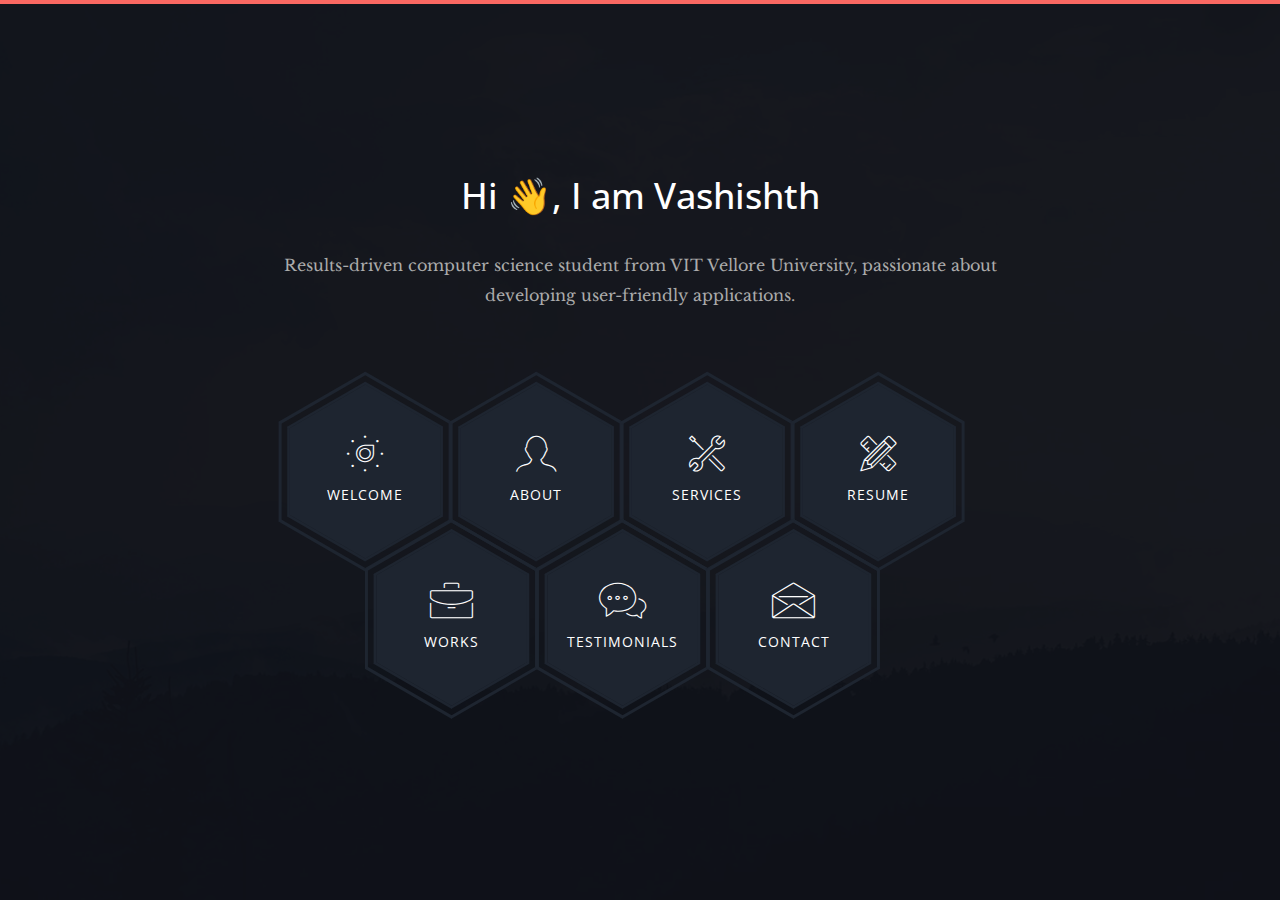
==== index.html @ 18e63f29 "files pushed" ====
<!DOCTYPE html>
<html class="no-js" lang="">
    <head>
        <!-- meta charset -->
        <meta charset="utf-8">
        <!-- site title -->
        <title>Vashishth |  Portfolio</title>
        <!-- meta description -->
        <meta name="description" content="">
        <!-- mobile viwport meta -->
        <meta name="viewport" content="width=device-width, initial-scale=1">
        <!-- favicon -->
        <link rel="icon" href="favicon-32x32.png">
        
        <!-- ================================
        CSS Files
        ================================= -->
        <link href="https://fonts.googleapis.com/css?family=Libre+Baskerville:400,400i|Open+Sans:400,600,700,800" rel="stylesheet">
        <link rel="stylesheet" href="css/themefisher-fonts.min.css">
        <link rel="stylesheet" href="css/owl.carousel.min.css">
        <link rel="stylesheet" href="css/bootstrap.min.css">
        <link rel="stylesheet" href="css/main.css">
        <link rel="stylesheet" href="css/dark.css">
        <link id="color-changer" rel="stylesheet" href="css/colors/red.css">
    </head>

    <body class="dark">

        <div class="preloader">
            <div class="loading-mask"></div>
            <div class="loading-mask"></div>
            <div class="loading-mask"></div>
            <div class="loading-mask"></div>
            <div class="loading-mask"></div>
        </div>

        <main class="site-wrapper">
            <div class="pt-table">
                <div class="pt-tablecell page-home relative" style="background-image: url('img/banner.jpg');">
                    <div class="overlay"></div>

                    <div class="container">
                        <div class="row">
                            <div class="col-xs-12 col-md-offset-1 col-md-10 col-lg-offset-2 col-lg-8">
                                <div class="page-title home text-center">
                                    <h1>Hi 👋, I am Vashishth</h1><br>
                                    <p>Results-driven computer science student from VIT  Vellore University, passionate about developing user-friendly applications.</p>
                                </div>

                                <div class="hexagon-menu clear">
                                    <div class="hexagon-item">
                                        <div class="hex-item">
                                            <div></div>
                                            <div></div>
                                            <div></div>
                                        </div>
                                        <div class="hex-item">
                                            <div></div>
                                            <div></div>
                                            <div></div>
                                        </div>
                                        <a href="welcome.html" class="hex-content">
                                            <span class="hex-content-inner">
                                                <span class="icon">
                                                    <i class="tf-dial"></i>
                                                </span>
                                                <span class="title">Welcome</span>
                                            </span>
                                            <svg viewbox="0 0 173.20508075688772 200" height="200" width="174" version="1.1" xmlns="http://www.w3.org/2000/svg"><path d="M86.60254037844386 0L173.20508075688772 50L173.20508075688772 150L86.60254037844386 200L0 150L0 50Z" fill="#1e2530"></path></svg>
                                        </a>
                                    </div>
                                    <div class="hexagon-item">
                                        <div class="hex-item">
                                            <div></div>
                                            <div></div>
                                            <div></div>
                                        </div>
                                        <div class="hex-item">
                                            <div></div>
                                            <div></div>
                                            <div></div>
                                        </div>
                                        <a href="about.html" class="hex-content">
                                            <span class="hex-content-inner">
                                                <span class="icon">
                                                    <i class="tf-profile-male"></i>
                                                </span>
                                                <span class="title">About</span>
                                            </span>
                                            <svg viewbox="0 0 173.20508075688772 200" height="200" width="174" version="1.1" xmlns="http://www.w3.org/2000/svg"><path d="M86.60254037844386 0L173.20508075688772 50L173.20508075688772 150L86.60254037844386 200L0 150L0 50Z" fill="#1e2530"></path></svg>
                                        </a>
                                    </div>
                                    <div class="hexagon-item">
                                        <div class="hex-item">
                                            <div></div>
                                            <div></div>
                                            <div></div>
                                        </div>
                                        <div class="hex-item">
                                            <div></div>
                                            <div></div>
                                            <div></div>
                                        </div>
                                        <a href="services.html" class="hex-content">
                                            <span class="hex-content-inner">
                                                <span class="icon">
                                                    <i class="tf-tools-2"></i>
                                                </span>
                                                <span class="title">Services</span>
                                            </span>
                                            <svg viewbox="0 0 173.20508075688772 200" height="200" width="174" version="1.1" xmlns="http://www.w3.org/2000/svg"><path d="M86.60254037844386 0L173.20508075688772 50L173.20508075688772 150L86.60254037844386 200L0 150L0 50Z" fill="#1e2530"></path></svg>
                                        </a>    
                                    </div>
                                    <div class="hexagon-item">
                                        <div class="hex-item">
                                            <div></div>
                                            <div></div>
                                            <div></div>
                                        </div>
                                        <div class="hex-item">
                                            <div></div>
                                            <div></div>
                                            <div></div>
                                        </div>
                                        <a href="resume.html" class="hex-content">
                                            <span class="hex-content-inner">
                                                <span class="icon">
                                                    <i class="tf-tools"></i>
                                                </span>
                                                <span class="title">Resume</span>
                                            </span>
                                            <svg viewbox="0 0 173.20508075688772 200" height="200" width="174" version="1.1" xmlns="http://www.w3.org/2000/svg"><path d="M86.60254037844386 0L173.20508075688772 50L173.20508075688772 150L86.60254037844386 200L0 150L0 50Z" fill="#1e2530"></path></svg>
                                        </a>
                                    </div>
                                    <div class="hexagon-item">
                                        <div class="hex-item">
                                            <div></div>
                                            <div></div>
                                            <div></div>
                                        </div>
                                        <div class="hex-item">
                                            <div></div>
                                            <div></div>
                                            <div></div>
                                        </div>
                                        <a href="works.html" class="hex-content">
                                            <span class="hex-content-inner">
                                                <span class="icon">
                                                    <i class="tf-briefcase2"></i>
                                                </span>
                                                <span class="title">Works</span>
                                            </span>
                                            <svg viewbox="0 0 173.20508075688772 200" height="200" width="174" version="1.1" xmlns="http://www.w3.org/2000/svg"><path d="M86.60254037844386 0L173.20508075688772 50L173.20508075688772 150L86.60254037844386 200L0 150L0 50Z" fill="#1e2530"></path></svg>
                                        </a>
                                    </div>
                                    <div class="hexagon-item">
                                        <div class="hex-item">
                                            <div></div>
                                            <div></div>
                                            <div></div>
                                        </div>
                                        <div class="hex-item">
                                            <div></div>
                                            <div></div>
                                            <div></div>
                                        </div>
                                        <a href="testimonials.html" class="hex-content">
                                            <span class="hex-content-inner">
                                                <span class="icon">
                                                    <i class="tf-chat"></i>
                                                </span>
                                                <span class="title">Testimonials</span>
                                            </span>
                                            <svg viewbox="0 0 173.20508075688772 200" height="200" width="174" version="1.1" xmlns="http://www.w3.org/2000/svg"><path d="M86.60254037844386 0L173.20508075688772 50L173.20508075688772 150L86.60254037844386 200L0 150L0 50Z" fill="#1e2530"></path></svg>
                                        </a>
                                    </div>
                                    <div class="hexagon-item">
                                        <div class="hex-item">
                                            <div></div>
                                            <div></div>
                                            <div></div>
                                        </div>
                                        <div class="hex-item">
                                            <div></div>
                                            <div></div>
                                            <div></div>
                                        </div>
                                        <a href="contact.html" class="hex-content">
                                            <span class="hex-content-inner">
                                                <span class="icon">
                                                    <i class="tf-envelope2"></i>
                                                </span>
                                                <span class="title">Contact</span>
                                            </span>
                                            <svg viewbox="0 0 173.20508075688772 200" height="200" width="174" version="1.1" xmlns="http://www.w3.org/2000/svg"><path d="M86.60254037844386 0L173.20508075688772 50L173.20508075688772 150L86.60254037844386 200L0 150L0 50Z" fill="#1e2530"></path></svg>
                                        </a>
                                    </div>
                                </div> <!-- /.hexagon-menu -->

                            </div> <!-- /.col-xs-12 -->

                        </div> <!-- /.row -->
                    </div> <!-- /.container -->

                </div> <!-- /.pt-tablecell -->
            </div> <!-- /.pt-table -->
        </main> <!-- /.site-wrapper -->
        
        <!-- ================================
        JavaScript Libraries
        ================================= -->
        <script src="js/vendor/jquery-2.2.4.min.js"></script>
        <script src="js/vendor/bootstrap.min.js"></script>
        <!-- <script src="js/jquery.easing.min.js"></script> -->
        <script src="js/isotope.pkgd.min.js"></script>
        <script src="js/jquery.nicescroll.min.js"></script>
        <script src="js/owl.carousel.min.js"></script>
        <script src="js/jquery-validation.min.js"></script>
        <script src="js/form.min.js"></script>
        <script src="js/main.js"></script>
    </body>
</html>
---- css/themefisher-fonts.min.css ----
@font-face {
  font-family: 'themefisher-font';
  src:  url('../fonts/themefisher-font.eot?ug5hnh');
  src:  url('../fonts/themefisher-font.eot?ug5hnh#iefix') format('embedded-opentype'),
    url('../fonts/themefisher-font.ttf?ug5hnh') format('truetype'),
    url('../fonts/themefisher-font.woff?ug5hnh') format('woff'),
    url('../fonts/themefisher-font.svg?ug5hnh#themefisher-font') format('svg');
  font-weight: normal;
  font-style: normal;
}

[class^="tf-"], [class*=" tf-"] {
  /* use !important to prevent issues with browser extensions that change fonts */
  font-family: 'themefisher-font' !important;
  speak: none;
  font-style: normal;
  font-weight: normal;
  font-variant: normal;
  text-transform: none;
  line-height: 1;

  /* Better Font Rendering =========== */
  -webkit-font-smoothing: antialiased;
  -moz-osx-font-smoothing: grayscale;
}

.tf-ion-alert-circled:before {
  content: "\f100";
}
.tf-ion-alert:before {
  content: "\f101";
}
.tf-ion-android-add-circle:before {
  content: "\f359";
}
.tf-ion-android-add:before {
  content: "\f2c7";
}
.tf-ion-android-alarm-clock:before {
  content: "\f35a";
}
.tf-ion-android-alert:before {
  content: "\f35b";
}
.tf-ion-android-apps:before {
  content: "\f35c";
}
.tf-ion-android-archive:before {
  content: "\f2c9";
}
.tf-ion-android-arrow-back:before {
  content: "\f2ca";
}
.tf-ion-android-arrow-down:before {
  content: "\f35d";
}
.tf-ion-android-arrow-dropdown-circle:before {
  content: "\f35e";
}
.tf-ion-android-arrow-dropdown:before {
  content: "\f35f";
}
.tf-ion-android-arrow-dropleft-circle:before {
  content: "\f360";
}
.tf-ion-android-arrow-dropleft:before {
  content: "\f361";
}
.tf-ion-android-arrow-dropright-circle:before {
  content: "\f362";
}
.tf-ion-android-arrow-dropright:before {
  content: "\f363";
}
.tf-ion-android-arrow-dropup-circle:before {
  content: "\f364";
}
.tf-ion-android-arrow-dropup:before {
  content: "\f365";
}
.tf-ion-android-arrow-forward:before {
  content: "\f30f";
}
.tf-ion-android-arrow-up:before {
  content: "\f366";
}
.tf-ion-android-attach:before {
  content: "\f367";
}
.tf-ion-android-bar:before {
  content: "\f368";
}
.tf-ion-android-bicycle:before {
  content: "\f369";
}
.tf-ion-android-boat:before {
  content: "\f36a";
}
.tf-ion-android-bookmark:before {
  content: "\f36b";
}
.tf-ion-android-bulb:before {
  content: "\f36c";
}
.tf-ion-android-bus:before {
  content: "\f36d";
}
.tf-ion-android-calendar:before {
  content: "\f2d1";
}
.tf-ion-android-call:before {
  content: "\f2d2";
}
.tf-ion-android-camera:before {
  content: "\f2d3";
}
.tf-ion-android-cancel:before {
  content: "\f36e";
}
.tf-ion-android-car:before {
  content: "\f36f";
}
.tf-ion-android-cart:before {
  content: "\f370";
}
.tf-ion-android-chat:before {
  content: "\f2d4";
}
.tf-ion-android-checkbox-blank:before {
  content: "\f371";
}
.tf-ion-android-checkbox-outline-blank:before {
  content: "\f372";
}
.tf-ion-android-checkbox-outline:before {
  content: "\f373";
}
.tf-ion-android-checkbox:before {
  content: "\f374";
}
.tf-ion-android-checkmark-circle:before {
  content: "\f375";
}
.tf-ion-android-clipboard:before {
  content: "\f376";
}
.tf-ion-android-close:before {
  content: "\f2d7";
}
.tf-ion-android-cloud-circle:before {
  content: "\f377";
}
.tf-ion-android-cloud-done:before {
  content: "\f378";
}
.tf-ion-android-cloud-outline:before {
  content: "\f379";
}
.tf-ion-android-cloud:before {
  content: "\f37a";
}
.tf-ion-android-color-palette:before {
  content: "\f37b";
}
.tf-ion-android-compass:before {
  content: "\f37c";
}
.tf-ion-android-contact:before {
  content: "\f2d8";
}
.tf-ion-android-contacts:before {
  content: "\f2d9";
}
.tf-ion-android-contract:before {
  content: "\f37d";
}
.tf-ion-android-create:before {
  content: "\f37e";
}
.tf-ion-android-delete:before {
  content: "\f37f";
}
.tf-ion-android-desktop:before {
  content: "\f380";
}
.tf-ion-android-document:before {
  content: "\f381";
}
.tf-ion-android-done-all:before {
  content: "\f382";
}
.tf-ion-android-done:before {
  content: "\f383";
}
.tf-ion-android-download:before {
  content: "\f2dd";
}
.tf-ion-android-drafts:before {
  content: "\f384";
}
.tf-ion-android-exit:before {
  content: "\f385";
}
.tf-ion-android-expand:before {
  content: "\f386";
}
.tf-ion-android-favorite-outline:before {
  content: "\f387";
}
.tf-ion-android-favorite:before {
  content: "\f388";
}
.tf-ion-android-film:before {
  content: "\f389";
}
.tf-ion-android-folder-open:before {
  content: "\f38a";
}
.tf-ion-android-folder:before {
  content: "\f2e0";
}
.tf-ion-android-funnel:before {
  content: "\f38b";
}
.tf-ion-android-globe:before {
  content: "\f38c";
}
.tf-ion-android-hand:before {
  content: "\f2e3";
}
.tf-ion-android-hangout:before {
  content: "\f38d";
}
.tf-ion-android-happy:before {
  content: "\f38e";
}
.tf-ion-android-home:before {
  content: "\f38f";
}
.tf-ion-android-image:before {
  content: "\f2e4";
}
.tf-ion-android-laptop:before {
  content: "\f390";
}
.tf-ion-android-list:before {
  content: "\f391";
}
.tf-ion-android-locate:before {
  content: "\f2e9";
}
.tf-ion-android-lock:before {
  content: "\f392";
}
.tf-ion-android-mail:before {
  content: "\f2eb";
}
.tf-ion-android-map:before {
  content: "\f393";
}
.tf-ion-android-menu:before {
  content: "\f394";
}
.tf-ion-android-microphone-off:before {
  content: "\f395";
}
.tf-ion-android-microphone:before {
  content: "\f2ec";
}
.tf-ion-android-more-horizontal:before {
  content: "\f396";
}
.tf-ion-android-more-vertical:before {
  content: "\f397";
}
.tf-ion-android-navigate:before {
  content: "\f398";
}
.tf-ion-android-notifications-none:before {
  content: "\f399";
}
.tf-ion-android-notifications-off:before {
  content: "\f39a";
}
.tf-ion-android-notifications:before {
  content: "\f39b";
}
.tf-ion-android-open:before {
  content: "\f39c";
}
.tf-ion-android-options:before {
  content: "\f39d";
}
.tf-ion-android-people:before {
  content: "\f39e";
}
.tf-ion-android-person-add:before {
  content: "\f39f";
}
.tf-ion-android-person:before {
  content: "\f3a0";
}
.tf-ion-android-phone-landscape:before {
  content: "\f3a1";
}
.tf-ion-android-phone-portrait:before {
  content: "\f3a2";
}
.tf-ion-android-pin:before {
  content: "\f3a3";
}
.tf-ion-android-plane:before {
  content: "\f3a4";
}
.tf-ion-android-playstore:before {
  content: "\f2f0";
}
.tf-ion-android-print:before {
  content: "\f3a5";
}
.tf-ion-android-radio-button-off:before {
  content: "\f3a6";
}
.tf-ion-android-radio-button-on:before {
  content: "\f3a7";
}
.tf-ion-android-refresh:before {
  content: "\f3a8";
}
.tf-ion-android-remove-circle:before {
  content: "\f3a9";
}
.tf-ion-android-remove:before {
  content: "\f2f4";
}
.tf-ion-android-restaurant:before {
  content: "\f3aa";
}
.tf-ion-android-sad:before {
  content: "\f3ab";
}
.tf-ion-android-search:before {
  content: "\f2f5";
}
.tf-ion-android-send:before {
  content: "\f2f6";
}
.tf-ion-android-settings:before {
  content: "\f2f7";
}
.tf-ion-android-share-alt:before {
  content: "\f3ac";
}
.tf-ion-android-share:before {
  content: "\f2f8";
}
.tf-ion-android-star-half:before {
  content: "\f3ad";
}
.tf-ion-android-star-outline:before {
  content: "\f3ae";
}
.tf-ion-android-star:before {
  content: "\f2fc";
}
.tf-ion-android-stopwatch:before {
  content: "\f2fd";
}
.tf-ion-android-subway:before {
  content: "\f3af";
}
.tf-ion-android-sunny:before {
  content: "\f3b0";
}
.tf-ion-android-sync:before {
  content: "\f3b1";
}
.tf-ion-android-textsms:before {
  content: "\f3b2";
}
.tf-ion-android-time:before {
  content: "\f3b3";
}
.tf-ion-android-train:before {
  content: "\f3b4";
}
.tf-ion-android-unlock:before {
  content: "\f3b5";
}
.tf-ion-android-upload:before {
  content: "\f3b6";
}
.tf-ion-android-volume-down:before {
  content: "\f3b7";
}
.tf-ion-android-volume-mute:before {
  content: "\f3b8";
}
.tf-ion-android-volume-off:before {
  content: "\f3b9";
}
.tf-ion-android-volume-up:before {
  content: "\f3ba";
}
.tf-ion-android-walk:before {
  content: "\f3bb";
}
.tf-ion-android-warning:before {
  content: "\f3bc";
}
.tf-ion-android-watch:before {
  content: "\f3bd";
}
.tf-ion-android-wifi:before {
  content: "\f305";
}
.tf-ion-aperture:before {
  content: "\f313";
}
.tf-ion-archive:before {
  content: "\f102";
}
.tf-ion-arrow-down-a:before {
  content: "\f103";
}
.tf-ion-arrow-down-b:before {
  content: "\f104";
}
.tf-ion-arrow-down-c:before {
  content: "\f105";
}
.tf-ion-arrow-expand:before {
  content: "\f25e";
}
.tf-ion-arrow-graph-down-left:before {
  content: "\f25f";
}
.tf-ion-arrow-graph-down-right:before {
  content: "\f260";
}
.tf-ion-arrow-graph-up-left:before {
  content: "\f261";
}
.tf-ion-arrow-graph-up-right:before {
  content: "\f262";
}
.tf-ion-arrow-left-a:before {
  content: "\f106";
}
.tf-ion-arrow-left-b:before {
  content: "\f107";
}
.tf-ion-arrow-left-c:before {
  content: "\f108";
}
.tf-ion-arrow-move:before {
  content: "\f263";
}
.tf-ion-arrow-resize:before {
  content: "\f264";
}
.tf-ion-arrow-return-left:before {
  content: "\f265";
}
.tf-ion-arrow-return-right:before {
  content: "\f266";
}
.tf-ion-arrow-right-a:before {
  content: "\f109";
}
.tf-ion-arrow-right-b:before {
  content: "\f10a";
}
.tf-ion-arrow-right-c:before {
  content: "\f10b";
}
.tf-ion-arrow-shrink:before {
  content: "\f267";
}
.tf-ion-arrow-swap:before {
  content: "\f268";
}
.tf-ion-arrow-up-a:before {
  content: "\f10c";
}
.tf-ion-arrow-up-b:before {
  content: "\f10d";
}
.tf-ion-arrow-up-c:before {
  content: "\f10e";
}
.tf-ion-asterisk:before {
  content: "\f314";
}
.tf-ion-at:before {
  content: "\f10f";
}
.tf-ion-backspace-outline:before {
  content: "\f3be";
}
.tf-ion-backspace:before {
  content: "\f3bf";
}
.tf-ion-bag:before {
  content: "\f110";
}
.tf-ion-battery-charging:before {
  content: "\f111";
}
.tf-ion-battery-empty:before {
  content: "\f112";
}
.tf-ion-battery-full:before {
  content: "\f113";
}
.tf-ion-battery-half:before {
  content: "\f114";
}
.tf-ion-battery-low:before {
  content: "\f115";
}
.tf-ion-beaker:before {
  content: "\f269";
}
.tf-ion-beer:before {
  content: "\f26a";
}
.tf-ion-bluetooth:before {
  content: "\f116";
}
.tf-ion-bonfire:before {
  content: "\f315";
}
.tf-ion-bookmark:before {
  content: "\f26b";
}
.tf-ion-bowtie:before {
  content: "\f3c0";
}
.tf-ion-briefcase:before {
  content: "\f26c";
}
.tf-ion-bug:before {
  content: "\f2be";
}
.tf-ion-calculator:before {
  content: "\f26d";
}
.tf-ion-calendar:before {
  content: "\f117";
}
.tf-ion-camera:before {
  content: "\f118";
}
.tf-ion-card:before {
  content: "\f119";
}
.tf-ion-cash:before {
  content: "\f316";
}
.tf-ion-chatbox-working:before {
  content: "\f11a";
}
.tf-ion-chatbox:before {
  content: "\f11b";
}
.tf-ion-chatboxes:before {
  content: "\f11c";
}
.tf-ion-chatbubble-working:before {
  content: "\f11d";
}
.tf-ion-chatbubble:before {
  content: "\f11e";
}
.tf-ion-chatbubbles:before {
  content: "\f11f";
}
.tf-ion-checkmark-circled:before {
  content: "\f120";
}
.tf-ion-checkmark-round:before {
  content: "\f121";
}
.tf-ion-checkmark:before {
  content: "\f122";
}
.tf-ion-chevron-down:before {
  content: "\f123";
}
.tf-ion-chevron-left:before {
  content: "\f124";
}
.tf-ion-chevron-right:before {
  content: "\f125";
}
.tf-ion-chevron-up:before {
  content: "\f126";
}
.tf-ion-clipboard:before {
  content: "\f127";
}
.tf-ion-clock:before {
  content: "\f26e";
}
.tf-ion-close-circled:before {
  content: "\f128";
}
.tf-ion-close-round:before {
  content: "\f129";
}
.tf-ion-close:before {
  content: "\f12a";
}
.tf-ion-closed-captioning:before {
  content: "\f317";
}
.tf-ion-cloud:before {
  content: "\f12b";
}
.tf-ion-code-download:before {
  content: "\f26f";
}
.tf-ion-code-working:before {
  content: "\f270";
}
.tf-ion-code:before {
  content: "\f271";
}
.tf-ion-coffee:before {
  content: "\f272";
}
.tf-ion-compass:before {
  content: "\f273";
}
.tf-ion-compose:before {
  content: "\f12c";
}
.tf-ion-connection-bars:before {
  content: "\f274";
}
.tf-ion-contrast:before {
  content: "\f275";
}
.tf-ion-crop:before {
  content: "\f3c1";
}
.tf-ion-cube:before {
  content: "\f318";
}
.tf-ion-disc:before {
  content: "\f12d";
}
.tf-ion-document-text:before {
  content: "\f12e";
}
.tf-ion-document:before {
  content: "\f12f";
}
.tf-ion-drag:before {
  content: "\f130";
}
.tf-ion-earth:before {
  content: "\f276";
}
.tf-ion-easel:before {
  content: "\f3c2";
}
.tf-ion-edit:before {
  content: "\f2bf";
}
.tf-ion-egg:before {
  content: "\f277";
}
.tf-ion-eject:before {
  content: "\f131";
}
.tf-ion-email-unread:before {
  content: "\f3c3";
}
.tf-ion-email:before {
  content: "\f132";
}
.tf-ion-erlenmeyer-flask-bubbles:before {
  content: "\f3c4";
}
.tf-ion-erlenmeyer-flask:before {
  content: "\f3c5";
}
.tf-ion-eye-disabled:before {
  content: "\f306";
}
.tf-ion-eye:before {
  content: "\f133";
}
.tf-ion-female:before {
  content: "\f278";
}
.tf-ion-filing:before {
  content: "\f134";
}
.tf-ion-film-marker:before {
  content: "\f135";
}
.tf-ion-fireball:before {
  content: "\f319";
}
.tf-ion-flag:before {
  content: "\f279";
}
.tf-ion-flame:before {
  content: "\f31a";
}
.tf-ion-flash-off:before {
  content: "\f136";
}
.tf-ion-flash:before {
  content: "\f137";
}
.tf-ion-folder:before {
  content: "\f139";
}
.tf-ion-fork-repo:before {
  content: "\f2c0";
}
.tf-ion-fork:before {
  content: "\f27a";
}
.tf-ion-forward:before {
  content: "\f13a";
}
.tf-ion-funnel:before {
  content: "\f31b";
}
.tf-ion-gear-a:before {
  content: "\f13d";
}
.tf-ion-gear-b:before {
  content: "\f13e";
}
.tf-ion-grid:before {
  content: "\f13f";
}
.tf-ion-hammer:before {
  content: "\f27b";
}
.tf-ion-happy-outline:before {
  content: "\f3c6";
}
.tf-ion-happy:before {
  content: "\f31c";
}
.tf-ion-headphone:before {
  content: "\f140";
}
.tf-ion-heart-broken:before {
  content: "\f31d";
}
.tf-ion-heart:before {
  content: "\f141";
}
.tf-ion-help-buoy:before {
  content: "\f27c";
}
.tf-ion-help-circled:before {
  content: "\f142";
}
.tf-ion-help:before {
  content: "\f143";
}
.tf-ion-home:before {
  content: "\f144";
}
.tf-ion-icecream:before {
  content: "\f27d";
}
.tf-ion-image:before {
  content: "\f147";
}
.tf-ion-images:before {
  content: "\f148";
}
.tf-ion-information-circled:before {
  content: "\f149";
}
.tf-ion-information:before {
  content: "\f14a";
}
.tf-ion-ionic:before {
  content: "\f14b";
}
.tf-ion-ios-alarm-outline:before {
  content: "\f3c7";
}
.tf-ion-ios-alarm:before {
  content: "\f3c8";
}
.tf-ion-ios-albums-outline:before {
  content: "\f3c9";
}
.tf-ion-ios-albums:before {
  content: "\f3ca";
}
.tf-ion-ios-americanfootball-outline:before {
  content: "\f3cb";
}
.tf-ion-ios-americanfootball:before {
  content: "\f3cc";
}
.tf-ion-ios-analytics-outline:before {
  content: "\f3cd";
}
.tf-ion-ios-analytics:before {
  content: "\f3ce";
}
.tf-ion-ios-arrow-back:before {
  content: "\f3cf";
}
.tf-ion-ios-arrow-down:before {
  content: "\f3d0";
}
.tf-ion-ios-arrow-forward:before {
  content: "\f3d1";
}
.tf-ion-ios-arrow-left:before {
  content: "\f3d2";
}
.tf-ion-ios-arrow-right:before {
  content: "\f3d3";
}
.tf-ion-ios-arrow-thin-down:before {
  content: "\f3d4";
}
.tf-ion-ios-arrow-thin-left:before {
  content: "\f3d5";
}
.tf-ion-ios-arrow-thin-right:before {
  content: "\f3d6";
}
.tf-ion-ios-arrow-thin-up:before {
  content: "\f3d7";
}
.tf-ion-ios-arrow-up:before {
  content: "\f3d8";
}
.tf-ion-ios-at-outline:before {
  content: "\f3d9";
}
.tf-ion-ios-at:before {
  content: "\f3da";
}
.tf-ion-ios-barcode-outline:before {
  content: "\f3db";
}
.tf-ion-ios-barcode:before {
  content: "\f3dc";
}
.tf-ion-ios-baseball-outline:before {
  content: "\f3dd";
}
.tf-ion-ios-baseball:before {
  content: "\f3de";
}
.tf-ion-ios-basketball-outline:before {
  content: "\f3df";
}
.tf-ion-ios-basketball:before {
  content: "\f3e0";
}
.tf-ion-ios-bell-outline:before {
  content: "\f3e1";
}
.tf-ion-ios-bell:before {
  content: "\f3e2";
}
.tf-ion-ios-body-outline:before {
  content: "\f3e3";
}
.tf-ion-ios-body:before {
  content: "\f3e4";
}
.tf-ion-ios-bolt-outline:before {
  content: "\f3e5";
}
.tf-ion-ios-bolt:before {
  content: "\f3e6";
}
.tf-ion-ios-book-outline:before {
  content: "\f3e7";
}
.tf-ion-ios-book:before {
  content: "\f3e8";
}
.tf-ion-ios-bookmarks-outline:before {
  content: "\f3e9";
}
.tf-ion-ios-bookmarks:before {
  content: "\f3ea";
}
.tf-ion-ios-box-outline:before {
  content: "\f3eb";
}
.tf-ion-ios-box:before {
  content: "\f3ec";
}
.tf-ion-ios-briefcase-outline:before {
  content: "\f3ed";
}
.tf-ion-ios-briefcase:before {
  content: "\f3ee";
}
.tf-ion-ios-browsers-outline:before {
  content: "\f3ef";
}
.tf-ion-ios-browsers:before {
  content: "\f3f0";
}
.tf-ion-ios-calculator-outline:before {
  content: "\f3f1";
}
.tf-ion-ios-calculator:before {
  content: "\f3f2";
}
.tf-ion-ios-calendar-outline:before {
  content: "\f3f3";
}
.tf-ion-ios-calendar:before {
  content: "\f3f4";
}
.tf-ion-ios-camera-outline:before {
  content: "\f3f5";
}
.tf-ion-ios-camera:before {
  content: "\f3f6";
}
.tf-ion-ios-cart-outline:before {
  content: "\f3f7";
}
.tf-ion-ios-cart:before {
  content: "\f3f8";
}
.tf-ion-ios-chatboxes-outline:before {
  content: "\f3f9";
}
.tf-ion-ios-chatboxes:before {
  content: "\f3fa";
}
.tf-ion-ios-chatbubble-outline:before {
  content: "\f3fb";
}
.tf-ion-ios-chatbubble:before {
  content: "\f3fc";
}
.tf-ion-ios-checkmark-empty:before {
  content: "\f3fd";
}
.tf-ion-ios-checkmark-outline:before {
  content: "\f3fe";
}
.tf-ion-ios-checkmark:before {
  content: "\f3ff";
}
.tf-ion-ios-circle-filled:before {
  content: "\f400";
}
.tf-ion-ios-circle-outline:before {
  content: "\f401";
}
.tf-ion-ios-clock-outline:before {
  content: "\f402";
}
.tf-ion-ios-clock:before {
  content: "\f403";
}
.tf-ion-ios-close-empty:before {
  content: "\f404";
}
.tf-ion-ios-close-outline:before {
  content: "\f405";
}
.tf-ion-ios-close:before {
  content: "\f406";
}
.tf-ion-ios-cloud-download-outline:before {
  content: "\f407";
}
.tf-ion-ios-cloud-download:before {
  content: "\f408";
}
.tf-ion-ios-cloud-outline:before {
  content: "\f409";
}
.tf-ion-ios-cloud-upload-outline:before {
  content: "\f40a";
}
.tf-ion-ios-cloud-upload:before {
  content: "\f40b";
}
.tf-ion-ios-cloud:before {
  content: "\f40c";
}
.tf-ion-ios-cloudy-night-outline:before {
  content: "\f40d";
}
.tf-ion-ios-cloudy-night:before {
  content: "\f40e";
}
.tf-ion-ios-cloudy-outline:before {
  content: "\f40f";
}
.tf-ion-ios-cloudy:before {
  content: "\f410";
}
.tf-ion-ios-cog-outline:before {
  content: "\f411";
}
.tf-ion-ios-cog:before {
  content: "\f412";
}
.tf-ion-ios-color-filter-outline:before {
  content: "\f413";
}
.tf-ion-ios-color-filter:before {
  content: "\f414";
}
.tf-ion-ios-color-wand-outline:before {
  content: "\f415";
}
.tf-ion-ios-color-wand:before {
  content: "\f416";
}
.tf-ion-ios-compose-outline:before {
  content: "\f417";
}
.tf-ion-ios-compose:before {
  content: "\f418";
}
.tf-ion-ios-contact-outline:before {
  content: "\f419";
}
.tf-ion-ios-contact:before {
  content: "\f41a";
}
.tf-ion-ios-copy-outline:before {
  content: "\f41b";
}
.tf-ion-ios-copy:before {
  content: "\f41c";
}
.tf-ion-ios-crop-strong:before {
  content: "\f41d";
}
.tf-ion-ios-crop:before {
  content: "\f41e";
}
.tf-ion-ios-download-outline:before {
  content: "\f41f";
}
.tf-ion-ios-download:before {
  content: "\f420";
}
.tf-ion-ios-drag:before {
  content: "\f421";
}
.tf-ion-ios-email-outline:before {
  content: "\f422";
}
.tf-ion-ios-email:before {
  content: "\f423";
}
.tf-ion-ios-eye-outline:before {
  content: "\f424";
}
.tf-ion-ios-eye:before {
  content: "\f425";
}
.tf-ion-ios-fastforward-outline:before {
  content: "\f426";
}
.tf-ion-ios-fastforward:before {
  content: "\f427";
}
.tf-ion-ios-filing-outline:before {
  content: "\f428";
}
.tf-ion-ios-filing:before {
  content: "\f429";
}
.tf-ion-ios-film-outline:before {
  content: "\f42a";
}
.tf-ion-ios-film:before {
  content: "\f42b";
}
.tf-ion-ios-flag-outline:before {
  content: "\f42c";
}
.tf-ion-ios-flag:before {
  content: "\f42d";
}
.tf-ion-ios-flame-outline:before {
  content: "\f42e";
}
.tf-ion-ios-flame:before {
  content: "\f42f";
}
.tf-ion-ios-flask-outline:before {
  content: "\f430";
}
.tf-ion-ios-flask:before {
  content: "\f431";
}
.tf-ion-ios-flower-outline:before {
  content: "\f432";
}
.tf-ion-ios-flower:before {
  content: "\f433";
}
.tf-ion-ios-folder-outline:before {
  content: "\f434";
}
.tf-ion-ios-folder:before {
  content: "\f435";
}
.tf-ion-ios-football-outline:before {
  content: "\f436";
}
.tf-ion-ios-football:before {
  content: "\f437";
}
.tf-ion-ios-game-controller-a-outline:before {
  content: "\f438";
}
.tf-ion-ios-game-controller-a:before {
  content: "\f439";
}
.tf-ion-ios-game-controller-b-outline:before {
  content: "\f43a";
}
.tf-ion-ios-game-controller-b:before {
  content: "\f43b";
}
.tf-ion-ios-gear-outline:before {
  content: "\f43c";
}
.tf-ion-ios-gear:before {
  content: "\f43d";
}
.tf-ion-ios-glasses-outline:before {
  content: "\f43e";
}
.tf-ion-ios-glasses:before {
  content: "\f43f";
}
.tf-ion-ios-grid-view-outline:before {
  content: "\f440";
}
.tf-ion-ios-grid-view:before {
  content: "\f441";
}
.tf-ion-ios-heart-outline:before {
  content: "\f442";
}
.tf-ion-ios-heart:before {
  content: "\f443";
}
.tf-ion-ios-help-empty:before {
  content: "\f444";
}
.tf-ion-ios-help-outline:before {
  content: "\f445";
}
.tf-ion-ios-help:before {
  content: "\f446";
}
.tf-ion-ios-home-outline:before {
  content: "\f447";
}
.tf-ion-ios-home:before {
  content: "\f448";
}
.tf-ion-ios-infinite-outline:before {
  content: "\f449";
}
.tf-ion-ios-infinite:before {
  content: "\f44a";
}
.tf-ion-ios-information-empty:before {
  content: "\f44b";
}
.tf-ion-ios-information-outline:before {
  content: "\f44c";
}
.tf-ion-ios-information:before {
  content: "\f44d";
}
.tf-ion-ios-ionic-outline:before {
  content: "\f44e";
}
.tf-ion-ios-keypad-outline:before {
  content: "\f44f";
}
.tf-ion-ios-keypad:before {
  content: "\f450";
}
.tf-ion-ios-lightbulb-outline:before {
  content: "\f451";
}
.tf-ion-ios-lightbulb:before {
  content: "\f452";
}
.tf-ion-ios-list-outline:before {
  content: "\f453";
}
.tf-ion-ios-list:before {
  content: "\f454";
}
.tf-ion-ios-location-outline:before {
  content: "\f455";
}
.tf-ion-ios-location:before {
  content: "\f456";
}
.tf-ion-ios-locked-outline:before {
  content: "\f457";
}
.tf-ion-ios-locked:before {
  content: "\f458";
}
.tf-ion-ios-loop-strong:before {
  content: "\f459";
}
.tf-ion-ios-loop:before {
  content: "\f45a";
}
.tf-ion-ios-medical-outline:before {
  content: "\f45b";
}
.tf-ion-ios-medical:before {
  content: "\f45c";
}
.tf-ion-ios-medkit-outline:before {
  content: "\f45d";
}
.tf-ion-ios-medkit:before {
  content: "\f45e";
}
.tf-ion-ios-mic-off:before {
  content: "\f45f";
}
.tf-ion-ios-mic-outline:before {
  content: "\f460";
}
.tf-ion-ios-mic:before {
  content: "\f461";
}
.tf-ion-ios-minus-empty:before {
  content: "\f462";
}
.tf-ion-ios-minus-outline:before {
  content: "\f463";
}
.tf-ion-ios-minus:before {
  content: "\f464";
}
.tf-ion-ios-monitor-outline:before {
  content: "\f465";
}
.tf-ion-ios-monitor:before {
  content: "\f466";
}
.tf-ion-ios-moon-outline:before {
  content: "\f467";
}
.tf-ion-ios-moon:before {
  content: "\f468";
}
.tf-ion-ios-more-outline:before {
  content: "\f469";
}
.tf-ion-ios-more:before {
  content: "\f46a";
}
.tf-ion-ios-musical-note:before {
  content: "\f46b";
}
.tf-ion-ios-musical-notes:before {
  content: "\f46c";
}
.tf-ion-ios-navigate-outline:before {
  content: "\f46d";
}
.tf-ion-ios-navigate:before {
  content: "\f46e";
}
.tf-ion-ios-nutrition-outline:before {
  content: "\f46f";
}
.tf-ion-ios-nutrition:before {
  content: "\f470";
}
.tf-ion-ios-paper-outline:before {
  content: "\f471";
}
.tf-ion-ios-paper:before {
  content: "\f472";
}
.tf-ion-ios-paperplane-outline:before {
  content: "\f473";
}
.tf-ion-ios-paperplane:before {
  content: "\f474";
}
.tf-ion-ios-partlysunny-outline:before {
  content: "\f475";
}
.tf-ion-ios-partlysunny:before {
  content: "\f476";
}
.tf-ion-ios-pause-outline:before {
  content: "\f477";
}
.tf-ion-ios-pause:before {
  content: "\f478";
}
.tf-ion-ios-paw-outline:before {
  content: "\f479";
}
.tf-ion-ios-paw:before {
  content: "\f47a";
}
.tf-ion-ios-people-outline:before {
  content: "\f47b";
}
.tf-ion-ios-people:before {
  content: "\f47c";
}
.tf-ion-ios-person-outline:before {
  content: "\f47d";
}
.tf-ion-ios-person:before {
  content: "\f47e";
}
.tf-ion-ios-personadd-outline:before {
  content: "\f47f";
}
.tf-ion-ios-personadd:before {
  content: "\f480";
}
.tf-ion-ios-photos-outline:before {
  content: "\f481";
}
.tf-ion-ios-photos:before {
  content: "\f482";
}
.tf-ion-ios-pie-outline:before {
  content: "\f483";
}
.tf-ion-ios-pie:before {
  content: "\f484";
}
.tf-ion-ios-pint-outline:before {
  content: "\f485";
}
.tf-ion-ios-pint:before {
  content: "\f486";
}
.tf-ion-ios-play-outline:before {
  content: "\f487";
}
.tf-ion-ios-play:before {
  content: "\f488";
}
.tf-ion-ios-plus-empty:before {
  content: "\f489";
}
.tf-ion-ios-plus-outline:before {
  content: "\f48a";
}
.tf-ion-ios-plus:before {
  content: "\f48b";
}
.tf-ion-ios-pricetag-outline:before {
  content: "\f48c";
}
.tf-ion-ios-pricetag:before {
  content: "\f48d";
}
.tf-ion-ios-pricetags-outline:before {
  content: "\f48e";
}
.tf-ion-ios-pricetags:before {
  content: "\f48f";
}
.tf-ion-ios-printer-outline:before {
  content: "\f490";
}
.tf-ion-ios-printer:before {
  content: "\f491";
}
.tf-ion-ios-pulse-strong:before {
  content: "\f492";
}
.tf-ion-ios-pulse:before {
  content: "\f493";
}
.tf-ion-ios-rainy-outline:before {
  content: "\f494";
}
.tf-ion-ios-rainy:before {
  content: "\f495";
}
.tf-ion-ios-recording-outline:before {
  content: "\f496";
}
.tf-ion-ios-recording:before {
  content: "\f497";
}
.tf-ion-ios-redo-outline:before {
  content: "\f498";
}
.tf-ion-ios-redo:before {
  content: "\f499";
}
.tf-ion-ios-refresh-empty:before {
  content: "\f49a";
}
.tf-ion-ios-refresh-outline:before {
  content: "\f49b";
}
.tf-ion-ios-refresh:before {
  content: "\f49c";
}
.tf-ion-ios-reload:before {
  content: "\f49d";
}
.tf-ion-ios-reverse-camera-outline:before {
  content: "\f49e";
}
.tf-ion-ios-reverse-camera:before {
  content: "\f49f";
}
.tf-ion-ios-rewind-outline:before {
  content: "\f4a0";
}
.tf-ion-ios-rewind:before {
  content: "\f4a1";
}
.tf-ion-ios-rose-outline:before {
  content: "\f4a2";
}
.tf-ion-ios-rose:before {
  content: "\f4a3";
}
.tf-ion-ios-search-strong:before {
  content: "\f4a4";
}
.tf-ion-ios-search:before {
  content: "\f4a5";
}
.tf-ion-ios-settings-strong:before {
  content: "\f4a6";
}
.tf-ion-ios-settings:before {
  content: "\f4a7";
}
.tf-ion-ios-shuffle-strong:before {
  content: "\f4a8";
}
.tf-ion-ios-shuffle:before {
  content: "\f4a9";
}
.tf-ion-ios-skipbackward-outline:before {
  content: "\f4aa";
}
.tf-ion-ios-skipbackward:before {
  content: "\f4ab";
}
.tf-ion-ios-skipforward-outline:before {
  content: "\f4ac";
}
.tf-ion-ios-skipforward:before {
  content: "\f4ad";
}
.tf-ion-ios-snowy:before {
  content: "\f4ae";
}
.tf-ion-ios-speedometer-outline:before {
  content: "\f4af";
}
.tf-ion-ios-speedometer:before {
  content: "\f4b0";
}
.tf-ion-ios-star-half:before {
  content: "\f4b1";
}
.tf-ion-ios-star-outline:before {
  content: "\f4b2";
}
.tf-ion-ios-star:before {
  content: "\f4b3";
}
.tf-ion-ios-stopwatch-outline:before {
  content: "\f4b4";
}
.tf-ion-ios-stopwatch:before {
  content: "\f4b5";
}
.tf-ion-ios-sunny-outline:before {
  content: "\f4b6";
}
.tf-ion-ios-sunny:before {
  content: "\f4b7";
}
.tf-ion-ios-telephone-outline:before {
  content: "\f4b8";
}
.tf-ion-ios-telephone:before {
  content: "\f4b9";
}
.tf-ion-ios-tennisball-outline:before {
  content: "\f4ba";
}
.tf-ion-ios-tennisball:before {
  content: "\f4bb";
}
.tf-ion-ios-thunderstorm-outline:before {
  content: "\f4bc";
}
.tf-ion-ios-thunderstorm:before {
  content: "\f4bd";
}
.tf-ion-ios-time-outline:before {
  content: "\f4be";
}
.tf-ion-ios-time:before {
  content: "\f4bf";
}
.tf-ion-ios-timer-outline:before {
  content: "\f4c0";
}
.tf-ion-ios-timer:before {
  content: "\f4c1";
}
.tf-ion-ios-toggle-outline:before {
  content: "\f4c2";
}
.tf-ion-ios-toggle:before {
  content: "\f4c3";
}
.tf-ion-ios-trash-outline:before {
  content: "\f4c4";
}
.tf-ion-ios-trash:before {
  content: "\f4c5";
}
.tf-ion-ios-undo-outline:before {
  content: "\f4c6";
}
.tf-ion-ios-undo:before {
  content: "\f4c7";
}
.tf-ion-ios-unlocked-outline:before {
  content: "\f4c8";
}
.tf-ion-ios-unlocked:before {
  content: "\f4c9";
}
.tf-ion-ios-upload-outline:before {
  content: "\f4ca";
}
.tf-ion-ios-upload:before {
  content: "\f4cb";
}
.tf-ion-ios-videocam-outline:before {
  content: "\f4cc";
}
.tf-ion-ios-videocam:before {
  content: "\f4cd";
}
.tf-ion-ios-volume-high:before {
  content: "\f4ce";
}
.tf-ion-ios-volume-low:before {
  content: "\f4cf";
}
.tf-ion-ios-wineglass-outline:before {
  content: "\f4d0";
}
.tf-ion-ios-wineglass:before {
  content: "\f4d1";
}
.tf-ion-ios-world-outline:before {
  content: "\f4d2";
}
.tf-ion-ios-world:before {
  content: "\f4d3";
}
.tf-ion-ipad:before {
  content: "\f1f9";
}
.tf-ion-iphone:before {
  content: "\f1fa";
}
.tf-ion-ipod:before {
  content: "\f1fb";
}
.tf-ion-jet:before {
  content: "\f295";
}
.tf-ion-key:before {
  content: "\f296";
}
.tf-ion-knife:before {
  content: "\f297";
}
.tf-ion-laptop:before {
  content: "\f1fc";
}
.tf-ion-leaf:before {
  content: "\f1fd";
}
.tf-ion-levels:before {
  content: "\f298";
}
.tf-ion-lightbulb:before {
  content: "\f299";
}
.tf-ion-link:before {
  content: "\f1fe";
}
.tf-ion-load-a:before {
  content: "\f29a";
}
.tf-ion-load-b:before {
  content: "\f29b";
}
.tf-ion-load-c:before {
  content: "\f29c";
}
.tf-ion-load-d:before {
  content: "\f29d";
}
.tf-ion-location:before {
  content: "\f1ff";
}
.tf-ion-lock-combination:before {
  content: "\f4d4";
}
.tf-ion-locked:before {
  content: "\f200";
}
.tf-ion-log-in:before {
  content: "\f29e";
}
.tf-ion-log-out:before {
  content: "\f29f";
}
.tf-ion-loop:before {
  content: "\f201";
}
.tf-ion-magnet:before {
  content: "\f2a0";
}
.tf-ion-male:before {
  content: "\f2a1";
}
.tf-ion-man:before {
  content: "\f202";
}
.tf-ion-map:before {
  content: "\f203";
}
.tf-ion-medkit:before {
  content: "\f2a2";
}
.tf-ion-merge:before {
  content: "\f33f";
}
.tf-ion-mic-a:before {
  content: "\f204";
}
.tf-ion-mic-b:before {
  content: "\f205";
}
.tf-ion-mic-c:before {
  content: "\f206";
}
.tf-ion-minus-circled:before {
  content: "\f207";
}
.tf-ion-minus-round:before {
  content: "\f208";
}
.tf-ion-minus:before {
  content: "\f209";
}
.tf-ion-model-s:before {
  content: "\f2c1";
}
.tf-ion-monitor:before {
  content: "\f20a";
}
.tf-ion-more:before {
  content: "\f20b";
}
.tf-ion-mouse:before {
  content: "\f340";
}
.tf-ion-music-note:before {
  content: "\f20c";
}
.tf-ion-navicon-round:before {
  content: "\f20d";
}
.tf-ion-navicon:before {
  content: "\f20e";
}
.tf-ion-navigate:before {
  content: "\f2a3";
}
.tf-ion-network:before {
  content: "\f341";
}
.tf-ion-no-smoking:before {
  content: "\f2c2";
}
.tf-ion-nuclear:before {
  content: "\f2a4";
}
.tf-ion-outlet:before {
  content: "\f342";
}
.tf-ion-paintbrush:before {
  content: "\f4d5";
}
.tf-ion-paintbucket:before {
  content: "\f4d6";
}
.tf-ion-paper-airplane:before {
  content: "\f2c3";
}
.tf-ion-paperclip:before {
  content: "\f20f";
}
.tf-ion-pause:before {
  content: "\f210";
}
.tf-ion-person-add:before {
  content: "\f211";
}
.tf-ion-person-stalker:before {
  content: "\f212";
}
.tf-ion-person:before {
  content: "\f213";
}
.tf-ion-pie-graph:before {
  content: "\f2a5";
}
.tf-ion-pin:before {
  content: "\f2a6";
}
.tf-ion-pinpoint:before {
  content: "\f2a7";
}
.tf-ion-pizza:before {
  content: "\f2a8";
}
.tf-ion-plane:before {
  content: "\f214";
}
.tf-ion-planet:before {
  content: "\f343";
}
.tf-ion-play:before {
  content: "\f215";
}
.tf-ion-playstation:before {
  content: "\f30a";
}
.tf-ion-plus-circled:before {
  content: "\f216";
}
.tf-ion-plus-round:before {
  content: "\f217";
}
.tf-ion-plus:before {
  content: "\f218";
}
.tf-ion-podium:before {
  content: "\f344";
}
.tf-ion-pound:before {
  content: "\f219";
}
.tf-ion-power:before {
  content: "\f2a9";
}
.tf-ion-pricetag:before {
  content: "\f2aa";
}
.tf-ion-pricetags:before {
  content: "\f2ab";
}
.tf-ion-printer:before {
  content: "\f21a";
}
.tf-ion-pull-request:before {
  content: "\f345";
}
.tf-ion-qr-scanner:before {
  content: "\f346";
}
.tf-ion-quote:before {
  content: "\f347";
}
.tf-ion-radio-waves:before {
  content: "\f2ac";
}
.tf-ion-record:before {
  content: "\f21b";
}
.tf-ion-refresh:before {
  content: "\f21c";
}
.tf-ion-reply-all:before {
  content: "\f21d";
}
.tf-ion-reply:before {
  content: "\f21e";
}
.tf-ion-ribbon-a:before {
  content: "\f348";
}
.tf-ion-ribbon-b:before {
  content: "\f349";
}
.tf-ion-sad-outline:before {
  content: "\f4d7";
}
.tf-ion-sad:before {
  content: "\f34a";
}
.tf-ion-scissors:before {
  content: "\f34b";
}
.tf-ion-search:before {
  content: "\f21f";
}
.tf-ion-settings:before {
  content: "\f2ad";
}
.tf-ion-share:before {
  content: "\f220";
}
.tf-ion-shuffle:before {
  content: "\f221";
}
.tf-ion-skip-backward:before {
  content: "\f222";
}
.tf-ion-skip-forward:before {
  content: "\f223";
}
.tf-ion-social-android-outline:before {
  content: "\f224";
}
.tf-ion-social-android:before {
  content: "\f225";
}
.tf-ion-social-angular-outline:before {
  content: "\f4d8";
}
.tf-ion-social-angular:before {
  content: "\f4d9";
}
.tf-ion-social-apple-outline:before {
  content: "\f226";
}
.tf-ion-social-apple:before {
  content: "\f227";
}
.tf-ion-social-bitcoin-outline:before {
  content: "\f2ae";
}
.tf-ion-social-bitcoin:before {
  content: "\f2af";
}
.tf-ion-social-buffer-outline:before {
  content: "\f228";
}
.tf-ion-social-buffer:before {
  content: "\f229";
}
.tf-ion-social-chrome-outline:before {
  content: "\f4da";
}
.tf-ion-social-chrome:before {
  content: "\f4db";
}
.tf-ion-social-codepen-outline:before {
  content: "\f4dc";
}
.tf-ion-social-codepen:before {
  content: "\f4dd";
}
.tf-ion-social-css3-outline:before {
  content: "\f4de";
}
.tf-ion-social-css3:before {
  content: "\f4df";
}
.tf-ion-social-designernews-outline:before {
  content: "\f22a";
}
.tf-ion-social-designernews:before {
  content: "\f22b";
}
.tf-ion-social-dribbble-outline:before {
  content: "\f22c";
}
.tf-ion-social-dribbble:before {
  content: "\f22d";
}
.tf-ion-social-dropbox-outline:before {
  content: "\f22e";
}
.tf-ion-social-dropbox:before {
  content: "\f22f";
}
.tf-ion-social-euro-outline:before {
  content: "\f4e0";
}
.tf-ion-social-euro:before {
  content: "\f4e1";
}
.tf-ion-social-facebook-outline:before {
  content: "\f230";
}
.tf-ion-social-facebook:before {
  content: "\f231";
}
.tf-ion-social-foursquare-outline:before {
  content: "\f34c";
}
.tf-ion-social-foursquare:before {
  content: "\f34d";
}
.tf-ion-social-freebsd-devil:before {
  content: "\f2c4";
}
.tf-ion-social-github-outline:before {
  content: "\f232";
}
.tf-ion-social-github:before {
  content: "\f233";
}
.tf-ion-social-google-outline:before {
  content: "\f34e";
}
.tf-ion-social-google:before {
  content: "\f34f";
}
.tf-ion-social-googleplus-outline:before {
  content: "\f234";
}
.tf-ion-social-googleplus:before {
  content: "\f235";
}
.tf-ion-social-hackernews-outline:before {
  content: "\f236";
}
.tf-ion-social-hackernews:before {
  content: "\f237";
}
.tf-ion-social-html5-outline:before {
  content: "\f4e2";
}
.tf-ion-social-html5:before {
  content: "\f4e3";
}
.tf-ion-social-instagram-outline:before {
  content: "\f350";
}
.tf-ion-social-instagram:before {
  content: "\f351";
}
.tf-ion-social-javascript-outline:before {
  content: "\f4e4";
}
.tf-ion-social-javascript:before {
  content: "\f4e5";
}
.tf-ion-social-linkedin-outline:before {
  content: "\f238";
}
.tf-ion-social-linkedin:before {
  content: "\f239";
}
.tf-ion-social-markdown:before {
  content: "\f4e6";
}
.tf-ion-social-nodejs:before {
  content: "\f4e7";
}
.tf-ion-social-octocat:before {
  content: "\f4e8";
}
.tf-ion-social-pinterest-outline:before {
  content: "\f2b0";
}
.tf-ion-social-pinterest:before {
  content: "\f2b1";
}
.tf-ion-social-python:before {
  content: "\f4e9";
}
.tf-ion-social-reddit-outline:before {
  content: "\f23a";
}
.tf-ion-social-reddit:before {
  content: "\f23b";
}
.tf-ion-social-rss-outline:before {
  content: "\f23c";
}
.tf-ion-social-rss:before {
  content: "\f23d";
}
.tf-ion-social-sass:before {
  content: "\f4ea";
}
.tf-ion-social-skype-outline:before {
  content: "\f23e";
}
.tf-ion-social-skype:before {
  content: "\f23f";
}
.tf-ion-social-snapchat-outline:before {
  content: "\f4eb";
}
.tf-ion-social-snapchat:before {
  content: "\f4ec";
}
.tf-ion-social-tumblr-outline:before {
  content: "\f240";
}
.tf-ion-social-tumblr:before {
  content: "\f241";
}
.tf-ion-social-tux:before {
  content: "\f2c5";
}
.tf-ion-social-twitch-outline:before {
  content: "\f4ed";
}
.tf-ion-social-twitch:before {
  content: "\f4ee";
}
.tf-ion-social-twitter-outline:before {
  content: "\f242";
}
.tf-ion-social-twitter:before {
  content: "\f243";
}
.tf-ion-social-usd-outline:before {
  content: "\f352";
}
.tf-ion-social-usd:before {
  content: "\f353";
}
.tf-ion-social-vimeo-outline:before {
  content: "\f244";
}
.tf-ion-social-vimeo:before {
  content: "\f245";
}
.tf-ion-social-whatsapp-outline:before {
  content: "\f4ef";
}
.tf-ion-social-whatsapp:before {
  content: "\f4f0";
}
.tf-ion-social-windows-outline:before {
  content: "\f246";
}
.tf-ion-social-windows:before {
  content: "\f247";
}
.tf-ion-social-wordpress-outline:before {
  content: "\f248";
}
.tf-ion-social-wordpress:before {
  content: "\f249";
}
.tf-ion-social-yahoo-outline:before {
  content: "\f24a";
}
.tf-ion-social-yahoo:before {
  content: "\f24b";
}
.tf-ion-social-yen-outline:before {
  content: "\f4f1";
}
.tf-ion-social-yen:before {
  content: "\f4f2";
}
.tf-ion-social-youtube-outline:before {
  content: "\f24c";
}
.tf-ion-social-youtube:before {
  content: "\f24d";
}
.tf-ion-soup-can-outline:before {
  content: "\f4f3";
}
.tf-ion-soup-can:before {
  content: "\f4f4";
}
.tf-ion-speakerphone:before {
  content: "\f2b2";
}
.tf-ion-speedometer:before {
  content: "\f2b3";
}
.tf-ion-spoon:before {
  content: "\f2b4";
}
.tf-ion-star:before {
  content: "\f24e";
}
.tf-ion-stats-bars:before {
  content: "\f2b5";
}
.tf-ion-steam:before {
  content: "\f30b";
}
.tf-ion-stop:before {
  content: "\f24f";
}
.tf-ion-thermometer:before {
  content: "\f2b6";
}
.tf-ion-thumbsdown:before {
  content: "\f250";
}
.tf-ion-thumbsup:before {
  content: "\f251";
}
.tf-ion-toggle-filled:before {
  content: "\f354";
}
.tf-ion-toggle:before {
  content: "\f355";
}
.tf-ion-transgender:before {
  content: "\f4f5";
}
.tf-ion-trash-a:before {
  content: "\f252";
}
.tf-ion-trash-b:before {
  content: "\f253";
}
.tf-ion-trophy:before {
  content: "\f356";
}
.tf-ion-tshirt-outline:before {
  content: "\f4f6";
}
.tf-ion-tshirt:before {
  content: "\f4f7";
}
.tf-ion-umbrella:before {
  content: "\f2b7";
}
.tf-ion-university:before {
  content: "\f357";
}
.tf-ion-unlocked:before {
  content: "\f254";
}
.tf-ion-upload:before {
  content: "\f255";
}
.tf-ion-usb:before {
  content: "\f2b8";
}
.tf-ion-videocamera:before {
  content: "\f256";
}
.tf-ion-volume-high:before {
  content: "\f257";
}
.tf-ion-volume-low:before {
  content: "\f258";
}
.tf-ion-volume-medium:before {
  content: "\f259";
}
.tf-ion-volume-mute:before {
  content: "\f25a";
}
.tf-ion-wand:before {
  content: "\f358";
}
.tf-ion-waterdrop:before {
  content: "\f25b";
}
.tf-ion-wifi:before {
  content: "\f25c";
}
.tf-ion-wineglass:before {
  content: "\f2b9";
}
.tf-ion-woman:before {
  content: "\f25d";
}
.tf-ion-wrench:before {
  content: "\f2ba";
}
.tf-ion-xbox:before {
  content: "\f30c";
}
.tf-mobile:before {
  content: "\e000";
}
.tf-laptop:before {
  content: "\e001";
}
.tf-desktop:before {
  content: "\e002";
}
.tf-phone2:before {
  content: "\e004";
}
.tf-document3:before {
  content: "\e005";
}
.tf-documents5:before {
  content: "\e006";
}
.tf-search3:before {
  content: "\e007";
}
.tf-clipboard4:before {
  content: "\e008";
}
.tf-newspaper:before {
  content: "\e009";
}
.tf-notebook9:before {
  content: "\e00a";
}
.tf-book-open:before {
  content: "\e00b";
}
.tf-browser:before {
  content: "\e00c";
}
.tf-calendar2:before {
  content: "\e00d";
}
.tf-presentation:before {
  content: "\e00e";
}
.tf-picture:before {
  content: "\e00f";
}
.tf-pictures:before {
  content: "\e010";
}
.tf-video:before {
  content: "\e011";
}
.tf-camera2:before {
  content: "\e012";
}
.tf-printer:before {
  content: "\e013";
}
.tf-toolbox:before {
  content: "\e014";
}
.tf-briefcase2:before {
  content: "\e015";
}
.tf-wallet:before {
  content: "\e016";
}
.tf-gift2:before {
  content: "\e017";
}
.tf-bargraph:before {
  content: "\e018";
}
.tf-grid:before {
  content: "\e019";
}
.tf-expand2:before {
  content: "\e01a";
}
.tf-focus:before {
  content: "\e01b";
}
.tf-edit:before {
  content: "\e01c";
}
.tf-ribbon:before {
  content: "\e01e";
}
.tf-adjustments:before {
  content: "\e01d";
}
.tf-hourglass:before {
  content: "\e01f";
}
.tf-lock2:before {
  content: "\e020";
}
.tf-megaphone:before {
  content: "\e021";
}
.tf-shield2:before {
  content: "\e022";
}
.tf-trophy6:before {
  content: "\e023";
}
.tf-flag2:before {
  content: "\e024";
}
.tf-map2:before {
  content: "\e025";
}
.tf-puzzle:before {
  content: "\e026";
}
.tf-basket:before {
  content: "\e027";
}
.tf-envelope2:before {
  content: "\e028";
}
.tf-streetsign:before {
  content: "\e029";
}
.tf-telescope:before {
  content: "\e02a";
}
.tf-gears:before {
  content: "\e02b";
}
.tf-key:before {
  content: "\e02c";
}
.tf-paperclip4:before {
  content: "\e02d";
}
.tf-attachment:before {
  content: "\e02e";
}
.tf-pricetags:before {
  content: "\e02f";
}
.tf-lightbulb:before {
  content: "\e030";
}
.tf-layers:before {
  content: "\e031";
}
.tf-pencil2:before {
  content: "\e032";
}
.tf-tools:before {
  content: "\e033";
}
.tf-tools-2:before {
  content: "\e034";
}
.tf-scissors2:before {
  content: "\e035";
}
.tf-paintbrush:before {
  content: "\e036";
}
.tf-magnifying-glass:before {
  content: "\e037";
}
.tf-circle-compass:before {
  content: "\e038";
}
.tf-linegraph:before {
  content: "\e039";
}
.tf-mic:before {
  content: "\e03a";
}
.tf-strategy:before {
  content: "\e03b";
}
.tf-beaker:before {
  content: "\e03c";
}
.tf-caution:before {
  content: "\e03d";
}
.tf-recycle2:before {
  content: "\e03e";
}
.tf-anchor2:before {
  content: "\e03f";
}
.tf-profile-male:before {
  content: "\e040";
}
.tf-profile-female:before {
  content: "\e041";
}
.tf-bike:before {
  content: "\e042";
}
.tf-wine:before {
  content: "\e043";
}
.tf-hotairballoon:before {
  content: "\e044";
}
.tf-globe:before {
  content: "\e045";
}
.tf-genius:before {
  content: "\e046";
}
.tf-map-pin:before {
  content: "\e047";
}
.tf-dial:before {
  content: "\e048";
}
.tf-chat:before {
  content: "\e049";
}
.tf-heart2:before {
  content: "\e04a";
}
.tf-upload2:before {
  content: "\e04c";
}
.tf-download2:before {
  content: "\e04d";
}
.tf-target3:before {
  content: "\e04e";
}
.tf-hazardous:before {
  content: "\e04f";
}
.tf-piechart:before {
  content: "\e050";
}
.tf-speedometer:before {
  content: "\e051";
}
.tf-global:before {
  content: "\e052";
}
.tf-compass:before {
  content: "\e053";
}
.tf-lifesaver:before {
  content: "\e054";
}
.tf-clock:before {
  content: "\e055";
}
.tf-aperture:before {
  content: "\e056";
}
.tf-quote:before {
  content: "\e057";
}
.tf-scope:before {
  content: "\e058";
}
.tf-alarmclock:before {
  content: "\e059";
}
.tf-refresh:before {
  content: "\e05a";
}
.tf-happy:before {
  content: "\e05b";
}
.tf-facebook:before {
  content: "\e05d";
}
.tf-twitter:before {
  content: "\e05e";
}
.tf-googleplus:before {
  content: "\e05f";
}
.tf-rss:before {
  content: "\e060";
}
.tf-tumblr:before {
  content: "\e061";
}
.tf-linkedin:before {
  content: "\e062";
}
.tf-dribbble:before {
  content: "\e063";
}
---- css/main.css ----
/*------------------------------------------------
	Base Styles
-------------------------------------------------*/
body {
  font-family: "Libre Baskerville", serif;
  font-weight: 400;
  font-size: 16px;
  line-height: 30px;
  color: #ababab;
}

a {
  color: inherit;
  -webkit-transition: all 0.3s ease 0s;
  -moz-transition: all 0.3s ease 0s;
  -o-transition: all 0.3s ease 0s;
  transition: all 0.3s ease 0s;
}
a:hover, a:focus {
  color: #ababab;
  text-decoration: none;
  outline: 0 none;
}

h1, h2, h3,
h4, h5, h6 {
  color: #1e2530;
  font-family: "Open Sans", sans-serif;
  margin: 0;
  line-height: 1.3;
}

p {
  margin-bottom: 20px;
}
p:last-child {
  margin-bottom: 0;
}

/*
 * Selection color
 */
::-moz-selection {
  background-color: #FA6862;
  color: #fff;
}

::selection {
  background-color: #FA6862;
  color: #fff;
}

/*
 *  Reset bootstrap's default style
 */
.form-control::-webkit-input-placeholder,
::-webkit-input-placeholder {
  opacity: 1;
  color: inherit;
}

.form-control:-moz-placeholder,
:-moz-placeholder {
  /* Firefox 18- */
  opacity: 1;
  color: inherit;
}

.form-control::-moz-placeholder,
::-moz-placeholder {
  /* Firefox 19+ */
  opacity: 1;
  color: inherit;
}

.form-control:-ms-input-placeholder,
:-ms-input-placeholder {
  opacity: 1;
  color: inherit;
}

button, input, select,
textarea, label {
  font-weight: 400;
}

.btn {
  -webkit-transition: all 0.3s ease 0s;
  -moz-transition: all 0.3s ease 0s;
  -o-transition: all 0.3s ease 0s;
  transition: all 0.3s ease 0s;
}
.btn:hover, .btn:focus, .btn:active:focus {
  outline: 0 none;
}

.btn-primary {
  background-color: #FA6862;
  border: 0;
  font-family: "Open Sans", sans-serif;
  font-weight: 700;
  height: 48px;
  line-height: 50px;
  padding: 0 42px;
  text-transform: uppercase;
}
.btn-primary:hover, .btn-primary:focus, .btn-primary:active, .btn-primary:active:focus {
  background-color: #f9423a;
}

.btn-border {
  border: 1px solid #d7d8db;
  display: inline-block;
  padding: 7px;
}

/*
 *  CSS Helper Class
 */
.clear:before, .clear:after {
  content: " ";
  display: table;
}
.clear:after {
  clear: both;
}

.pt-table {
  display: table;
  width: 100%;
  height: -webkit-calc(100vh - 4px);
  height: -moz-calc(100vh - 4px);
  height: calc(100vh - 4px);
}

.pt-tablecell {
  display: table-cell;
  vertical-align: middle;
}

.overlay {
  position: absolute;
  left: 0;
  top: 0;
  width: 100%;
  height: 100%;
}

.relative {
  position: relative;
}

.primary,
.link:hover {
  color: #FA6862;
}

.no-gutter {
  margin-left: 0;
  margin-right: 0;
}
.no-gutter > [class^="col-"] {
  padding-left: 0;
  padding-right: 0;
}

.flex {
  display: -webkit-box;
  display: -webkit-flex;
  display: -moz-flex;
  display: -ms-flexbox;
  display: flex;
}

.flex-middle {
  -webkit-box-align: center;
  -ms-flex-align: center;
  -webkit-align-items: center;
  -moz-align-items: center;
  align-items: center;
}

.space-between {
  -webkit-box-pack: justify;
  -ms-flex-pack: justify;
  -webkit-justify-content: space-between;
  -moz-justify-content: space-between;
  justify-content: space-between;
}

.nicescroll-cursors {
  background: #FA6862 !important;
}

.preloader {
  bottom: 0;
  left: 0;
  position: fixed;
  right: 0;
  top: 0;
  z-index: 1000;
  display: -webkit-box;
  display: -webkit-flex;
  display: -moz-flex;
  display: -ms-flexbox;
  display: flex;
}
.preloader.active.hidden {
  display: none;
}

.loading-mask {
  background-color: #9ee047;
  height: 100%;
  left: 0;
  position: absolute;
  top: 0;
  width: 20%;
  -webkit-transition: all 0.6s cubic-bezier(0.61, 0, 0.6, 1) 0s;
  -moz-transition: all 0.6s cubic-bezier(0.61, 0, 0.6, 1) 0s;
  -o-transition: all 0.6s cubic-bezier(0.61, 0, 0.6, 1) 0s;
  transition: all 0.6s cubic-bezier(0.61, 0, 0.6, 1) 0s;
}
.loading-mask:nth-child(2) {
  left: 20%;
  -webkit-transition-delay: 0.1s;
  -moz-transition-delay: 0.1s;
  -o-transition-delay: 0.1s;
  transition-delay: 0.1s;
}
.loading-mask:nth-child(3) {
  left: 40%;
  -webkit-transition-delay: 0.2s;
  -moz-transition-delay: 0.2s;
  -o-transition-delay: 0.2s;
  transition-delay: 0.2s;
}
.loading-mask:nth-child(4) {
  left: 60%;
  -webkit-transition-delay: 0.3s;
  -moz-transition-delay: 0.3s;
  -o-transition-delay: 0.3s;
  transition-delay: 0.3s;
}
.loading-mask:nth-child(5) {
  left: 80%;
  -webkit-transition-delay: 0.4s;
  -moz-transition-delay: 0.4s;
  -o-transition-delay: 0.4s;
  transition-delay: 0.4s;
}

.preloader.active.done {
  z-index: 0;
}
.preloader.active .loading-mask {
  width: 0;
}

/*------------------------------------------------
	Start Styling
-------------------------------------------------*/
.site-wrapper {
  border-top: 4px solid #FA6862;
}

.page-close {
  font-size: 30px;
  position: absolute;
  right: 30px;
  top: 30px;
  z-index: 100;
}

.page-title {
  margin-bottom: 75px;
}
.page-title img {
  margin-bottom: 20px;
}
.page-title h2 {
  font-size: 68px;
  margin-bottom: 25px;
  position: relative;
  z-index: 0;
  font-weight: 900;
  text-transform: uppercase;
}
.page-title p {
  font-size: 16px;
}
.page-title .title-bg {
  color: rgba(30, 37, 48, 0.07);
  font-size: 158px;
  left: 0;
  letter-spacing: 10px;
  line-height: 0.7;
  position: absolute;
  right: 0;
  top: 50%;
  z-index: -1;
  -webkit-transform: translateY(-50%);
  -moz-transform: translateY(-50%);
  -ms-transform: translateY(-50%);
  -o-transform: translateY(-50%);
  transform: translateY(-50%);
}

.section-title {
  margin-bottom: 20px;
}
.section-title h3 {
  display: inline-block;
  position: relative;
}
.section-title h3::before, .section-title h3::after {
  content: "";
  height: 2px;
  position: absolute;
  bottom: 8px;
  left: -webkit-calc(100% + 14px);
  left: -moz-calc(100% + 14px);
  left: calc(100% + 14px);
}
.section-title h3::before {
  background-color: #1e2530;
  width: 96px;
  bottom: 14px;
}
.section-title h3::after {
  background-color: #FA6862;
  width: 73px;
}
.section-title.light h3 {
  color: #fff;
}
.section-title.light h3::before {
  background-color: #fff;
}

.page-nav {
  bottom: 40px;
  left: 0;
  position: absolute;
  right: 0;
}
.page-nav span {
  font-family: "Open Sans", sans-serif;
  font-size: 14px;
  font-weight: 500;
  line-height: 0.9;
  text-transform: uppercase;
}

/*------------------------------------------------
    Home Page
-------------------------------------------------*/
.page-home {
  background-position: center center;
  background-repeat: no-repeat;
  background-size: cover;
  vertical-align: middle;
}
.page-home .overlay {
  background-color: rgba(255, 255, 255, 0.93);
}

/* End of container */
.hexagon-item {
  cursor: pointer;
  width: 200px;
  height: 173.20508px;
  float: left;
  margin-left: -29px;
  z-index: 0;
  position: relative;
  -webkit-transform: rotate(30deg);
  -moz-transform: rotate(30deg);
  -ms-transform: rotate(30deg);
  -o-transform: rotate(30deg);
  transform: rotate(30deg);
}
.hexagon-item:first-child {
  margin-left: 0;
}
.hexagon-item:hover {
  z-index: 1;
}
.hexagon-item:hover .hex-item:last-child {
  opacity: 1;
  -webkit-transform: scale(1.3);
  -moz-transform: scale(1.3);
  -ms-transform: scale(1.3);
  -o-transform: scale(1.3);
  transform: scale(1.3);
}
.hexagon-item:hover .hex-item:first-child {
  opacity: 1;
  -webkit-transform: scale(1.2);
  -moz-transform: scale(1.2);
  -ms-transform: scale(1.2);
  -o-transform: scale(1.2);
  transform: scale(1.2);
}
.hexagon-item:hover .hex-item:first-child div:before,
.hexagon-item:hover .hex-item:first-child div:after {
  height: 15px;
}
.hexagon-item:hover .hex-item div::before,
.hexagon-item:hover .hex-item div::after {
  background-color: #FA6862;
}
.hexagon-item:hover .hex-content svg {
  -webkit-transform: scale(0.97);
  -moz-transform: scale(0.97);
  -ms-transform: scale(0.97);
  -o-transform: scale(0.97);
  transform: scale(0.97);
}

.page-home .hexagon-item:nth-last-child(1),
.page-home .hexagon-item:nth-last-child(2),
.page-home .hexagon-item:nth-last-child(3) {
  -webkit-transform: rotate(30deg) translate(87px, -80px);
  -moz-transform: rotate(30deg) translate(87px, -80px);
  -ms-transform: rotate(30deg) translate(87px, -80px);
  -o-transform: rotate(30deg) translate(87px, -80px);
  transform: rotate(30deg) translate(87px, -80px);
}

.hex-item {
  position: absolute;
  top: 0;
  left: 50px;
  width: 100px;
  height: 173.20508px;
}
.hex-item:first-child {
  z-index: 0;
  -webkit-transform: scale(0.9);
  -moz-transform: scale(0.9);
  -ms-transform: scale(0.9);
  -o-transform: scale(0.9);
  transform: scale(0.9);
  -webkit-transition: all 0.3s cubic-bezier(0.165, 0.84, 0.44, 1);
  -moz-transition: all 0.3s cubic-bezier(0.165, 0.84, 0.44, 1);
  -o-transition: all 0.3s cubic-bezier(0.165, 0.84, 0.44, 1);
  transition: all 0.3s cubic-bezier(0.165, 0.84, 0.44, 1);
}
.hex-item:last-child {
  transition: all 0.3s cubic-bezier(0.19, 1, 0.22, 1);
  z-index: 1;
}
.hex-item div {
  box-sizing: border-box;
  position: absolute;
  top: 0;
  width: 100px;
  height: 173.20508px;
  -webkit-transform-origin: center center;
  -moz-transform-origin: center center;
  -ms-transform-origin: center center;
  -o-transform-origin: center center;
  transform-origin: center center;
}
.hex-item div::before, .hex-item div::after {
  background-color: #1e2530;
  content: "";
  position: absolute;
  width: 100%;
  height: 3px;
  -webkit-transition: all 0.3s cubic-bezier(0.165, 0.84, 0.44, 1) 0s;
  -moz-transition: all 0.3s cubic-bezier(0.165, 0.84, 0.44, 1) 0s;
  -o-transition: all 0.3s cubic-bezier(0.165, 0.84, 0.44, 1) 0s;
  transition: all 0.3s cubic-bezier(0.165, 0.84, 0.44, 1) 0s;
}
.hex-item div:before {
  top: 0;
}
.hex-item div:after {
  bottom: 0;
}
.hex-item div:nth-child(1) {
  -webkit-transform: rotate(0deg);
  -moz-transform: rotate(0deg);
  -ms-transform: rotate(0deg);
  -o-transform: rotate(0deg);
  transform: rotate(0deg);
}
.hex-item div:nth-child(2) {
  -webkit-transform: rotate(60deg);
  -moz-transform: rotate(60deg);
  -ms-transform: rotate(60deg);
  -o-transform: rotate(60deg);
  transform: rotate(60deg);
}
.hex-item div:nth-child(3) {
  -webkit-transform: rotate(120deg);
  -moz-transform: rotate(120deg);
  -ms-transform: rotate(120deg);
  -o-transform: rotate(120deg);
  transform: rotate(120deg);
}

.hex-content {
  color: #fff;
  display: block;
  height: 180px;
  margin: 0 auto;
  position: relative;
  text-align: center;
  transform: rotate(-30deg);
  width: 156px;
}
.hex-content .hex-content-inner {
  left: 50%;
  margin: -3px 0 0 2px;
  position: absolute;
  top: 50%;
  -webkit-transform: translate(-50%, -50%);
  -moz-transform: translate(-50%, -50%);
  -ms-transform: translate(-50%, -50%);
  -o-transform: translate(-50%, -50%);
  transform: translate(-50%, -50%);
}
.hex-content .icon {
  display: block;
  font-size: 36px;
  line-height: 30px;
  margin-bottom: 11px;
}
.hex-content .title {
  display: block;
  font-family: "Open Sans", sans-serif;
  font-size: 14px;
  letter-spacing: 1px;
  line-height: 24px;
  text-transform: uppercase;
}
.hex-content svg {
  left: -7px;
  position: absolute;
  top: -13px;
  transform: scale(0.87);
  z-index: -1;
  -webkit-transition: all 0.3s cubic-bezier(0.165, 0.84, 0.44, 1) 0s;
  -moz-transition: all 0.3s cubic-bezier(0.165, 0.84, 0.44, 1) 0s;
  -o-transition: all 0.3s cubic-bezier(0.165, 0.84, 0.44, 1) 0s;
  transition: all 0.3s cubic-bezier(0.165, 0.84, 0.44, 1) 0s;
}
.hex-content:hover {
  color: #fff;
}

/*------------------------------------------------
    Welcome Page
-------------------------------------------------*/
.author-image-large {
  position: absolute;
  right: 0;
  top: 0;
}
.author-image-large img {
  height: -webkit-calc(100vh - 4px);
  height: -moz-calc(100vh - 4px);
  height: calc(100vh - 4px);
}

/*------------------------------------------------
    About Page
-------------------------------------------------*/
.about-author {
  margin-bottom: 23px;
  -webkit-box-align: center;
  -ms-flex-align: center;
  -webkit-align-items: center;
  -moz-align-items: center;
  align-items: center;
  display: -webkit-box;
  display: -webkit-flex;
  display: -moz-flex;
  display: -ms-flexbox;
  display: flex;
}
.about-author .author-thumb {
  background-color: #fff;
  border: 5px solid #1e2530;
  margin-right: 30px;
  padding: 5px;
}
.about-author .author-thumb img {
  border: 2px solid #1e2530;
  width: 145px;
}
.about-author .author-desc p {
  color: #1e2530;
  font-family: "Open Sans", sans-serif;
  letter-spacing: 1px;
  margin-bottom: 4px;
  text-transform: uppercase;
}
.about-author .author-desc b {
  font-family: "Open Sans", sans-serif;
}

.progress {
  background-color: #1e2530;
  border-radius: 2px;
  height: auto;
  min-height: 45px;
  -webkit-box-align: center;
  -ms-flex-align: center;
  -webkit-align-items: center;
  -moz-align-items: center;
  align-items: center;
  display: -webkit-box;
  display: -webkit-flex;
  display: -moz-flex;
  display: -ms-flexbox;
  display: flex;
}
.progress > div {
  color: #fff;
  font-family: "Open Sans", sans-serif;
  font-size: 12px;
  letter-spacing: 1px;
}
.progress .skill-name {
  border-right: 2px solid #2e333a;
  min-width: 160px;
  text-align: center;
  text-transform: uppercase;
}
.progress .skill-bar {
  background-color: #07080b;
  border-radius: 15px;
  margin: 0 15px;
  -webkit-box-flex: 1;
  -webkit-flex-grow: 1;
  -moz-flex-grow: 1;
  -ms-flex-positive: 1;
  flex-grow: 1;
}
.progress .bar {
  background-color: #FA6862;
  border-radius: 10px;
  height: 8px;
  width: 0;
}
.progress .skill-lavel {
  border-left: 2px solid #2e333a;
  min-width: 70px;
  text-align: center;
  -webkit-box-align: end;
  -ms-flex-align: end;
  -webkit-align-items: flex-end;
  -moz-align-items: flex-end;
  align-items: flex-end;
  -webkit-transition: all 0.3s ease 0s;
  -moz-transition: all 0.3s ease 0s;
  -o-transition: all 0.3s ease 0s;
  transition: all 0.3s ease 0s;
}

.filter {
  margin-bottom: 30px;
}
.filter a {
  border-bottom: 2px solid transparent;
}
.filter .active {
  color: #FA6862;
  border-bottom-color: #FA6862;
}

.works-item {
  font-family: "Open Sans", sans-serif;
  margin-bottom: 30px;
  position: relative;
}
.works-item img {
  width: 100%;
}
.works-item .overlay {
  background-color: rgba(30, 37, 48, 0.96);
  position: absolute;
  left: 0;
  top: 0;
  height: 100%;
  width: 100%;
  -webkit-transition: all 0.3s ease 0s;
  -moz-transition: all 0.3s ease 0s;
  -o-transition: all 0.3s ease 0s;
  transition: all 0.3s ease 0s;
  -webkit-transform: scale(0);
  -moz-transform: scale(0);
  -ms-transform: scale(0);
  -o-transform: scale(0);
  transform: scale(0);
}
.works-item .overlay::before {
  border: 1px solid #fff;
  bottom: 15px;
  content: "";
  left: 15px;
  position: absolute;
  right: 15px;
  top: 15px;
}
.works-item .works-inner {
  left: 50%;
  position: absolute;
  text-align: center;
  top: 50%;
  white-space: nowrap;
  -webkit-transition: all 0.3s ease 0s;
  -moz-transition: all 0.3s ease 0s;
  -o-transition: all 0.3s ease 0s;
  transition: all 0.3s ease 0s;
  -webkit-transform: translate3d(0px, 0px, 0px) scale(0);
  -moz-transform: translate3d(0px, 0px, 0px) scale(0);
  -ms-transform: translate3d(0px, 0px, 0px) scale(0);
  -o-transform: translate3d(0px, 0px, 0px) scale(0);
  transform: translate3d(0px, 0px, 0px) scale(0);
}
.works-item h4 {
  color: #FA6862;
  font-weight: 700;
  text-transform: uppercase;
}
.works-item p {
  color: #fff;
  font-size: 12px;
  font-weight: 400;
}
.works-item:hover .overlay {
  -webkit-transform: scale(1);
  -moz-transform: scale(1);
  -ms-transform: scale(1);
  -o-transform: scale(1);
  transform: scale(1);
}
.works-item:hover .works-inner {
  -webkit-transform: translate(-50%, -50%) scale(1);
  -moz-transform: translate(-50%, -50%) scale(1);
  -ms-transform: translate(-50%, -50%) scale(1);
  -o-transform: translate(-50%, -50%) scale(1);
  transform: translate(-50%, -50%) scale(1);
}

.history-block {
  background-color: #1e2530;
  position: relative;
}
.history-block .section-title {
  background-color: #1e2530;
  border-bottom: 1px solid #293342;
  left: 0;
  margin-bottom: 0;
  padding: 15px 34px 14px;
  position: absolute;
  right: 0;
  top: 0;
  z-index: 1;
}

.nicescroll-rails {
  z-index: 2;
}

.history-scroller {
  padding-top: 82px;
  max-height: 377px;
}

.history-item {
  display: table;
  font-family: "Open Sans", sans-serif;
  padding-left: 32px;
  margin-bottom: 20px;
  width: 100%;
}
.history-item > * {
  display: table-cell;
  vertical-align: middle;
}
.history-item .history-icon {
  padding-right: 25px;
  position: relative;
  width: 66px;
}
.history-item .history-icon i {
  font-size: 18px;
  position: absolute;
  top: 50%;
  left: -webkit-calc(50% - 12.5px);
  left: -moz-calc(50% - 12.5px);
  left: calc(50% - 12.5px);
  transform: translate(-50%, -50%);
}
.history-item h5 {
  color: #fff;
  font-size: 16px;
  font-weight: 600;
  letter-spacing: 0.96px;
  text-transform: uppercase;
}
.history-item span {
  color: #aaaaaa;
  font-size: 12px;
}

.history-hex {
  display: block;
  position: relative;
  width: 66px;
  height: 38.11px;
  background-color: #293342;
  margin: 19.05px 0;
}
.history-hex::before, .history-hex::after {
  content: "";
  position: absolute;
  width: 0;
  border-left: 33px solid transparent;
  border-right: 33px solid transparent;
}
.history-hex::before {
  bottom: 100%;
  border-bottom: 19.05px solid #293342;
}
.history-hex::after {
  top: 100%;
  width: 0;
  border-top: 19.05px solid #293342;
}

.service-hex {
  float: left;
  position: relative;
  width: 20%;
  z-index: 1;
}
.service-hex svg {
  -webkit-transform: scale(1.08);
  -moz-transform: scale(1.08);
  -ms-transform: scale(1.08);
  -o-transform: scale(1.08);
  transform: scale(1.08);
  -webkit-transition: all 0.4s ease 0s;
  -moz-transition: all 0.4s ease 0s;
  -o-transition: all 0.4s ease 0s;
  transition: all 0.4s ease 0s;
}
.service-hex .st0 {
  stroke: #1e2530;
  fill: #fff;
  -webkit-transition: all 0.4s ease 0s;
  -moz-transition: all 0.4s ease 0s;
  -o-transition: all 0.4s ease 0s;
  transition: all 0.4s ease 0s;
}
.service-hex .st1 {
  fill: #1e2530;
  -webkit-transition: all 0.4s ease 0s;
  -moz-transition: all 0.4s ease 0s;
  -o-transition: all 0.4s ease 0s;
  transition: all 0.4s ease 0s;
}
.service-hex .content {
  color: #fff;
  left: 50%;
  position: absolute;
  text-align: center;
  top: 50%;
  width: 100%;
  -webkit-transform: translate(-50%, -50%);
  -moz-transform: translate(-50%, -50%);
  -ms-transform: translate(-50%, -50%);
  -o-transform: translate(-50%, -50%);
  transform: translate(-50%, -50%);
}
.service-hex .icon {
  font-size: 30px;
  margin-bottom: 9px;
}
.service-hex h4 {
  color: #fff;
  font-size: 16px;
  margin-bottom: 20px;
}
.service-hex p {
  font-size: 14px;
  height: 0;
  line-height: 24px;
  overflow: hidden;
  -webkit-transition: all 0.4s ease 0s;
  -moz-transition: all 0.4s ease 0s;
  -o-transition: all 0.4s ease 0s;
  transition: all 0.4s ease 0s;
}
.service-hex:hover {
  z-index: 2;
}
.service-hex:hover svg {
  -webkit-transform: scale(1.5);
  -moz-transform: scale(1.5);
  -ms-transform: scale(1.5);
  -o-transform: scale(1.5);
  transform: scale(1.5);
}
.service-hex:hover .st1 {
  fill: #FA6862;
}
.service-hex:hover .content {
  width: 135%;
}
.service-hex:hover p {
  height: 72px;
}

.testimonials .item {
  padding-top: 33px;
}
.testimonials .thumb {
  float: left;
  margin-top: -33px;
}
.testimonials .thumb img {
  width: auto;
}
.testimonials .text {
  border: 1px solid #cecece;
  font-size: 14px;
  font-style: italic;
  line-height: 24px;
  margin-left: 50px;
  padding: 27px 30px 29px 142px;
}
.testimonials figcaption {
  font-family: "Open Sans", sans-serif;
  font-size: 16px;
  font-weight: 700;
  padding-top: 15px;
  text-align: center;
}
.testimonials h4 {
  font-family: "Open Sans", sans-serif;
  font-weight: 700;
}
.testimonials span {
  font-size: 12px;
}
.testimonials .owl-item:nth-child(2n) .thumb {
  float: right;
}
.testimonials .owl-item:nth-child(2n) .text {
  margin-left: 0;
  margin-right: 50px;
  padding: 27px 142px 29px 30px;
}
.testimonials .owl-dots {
  text-align: center;
}
.testimonials .owl-dot {
  border: 2px solid #1e2530;
  border-radius: 15px;
  display: inline-block;
  height: 11px;
  margin: 0 4px;
  width: 11px;
  -webkit-transition: all 0.3s ease 0s;
  -moz-transition: all 0.3s ease 0s;
  -o-transition: all 0.3s ease 0s;
  transition: all 0.3s ease 0s;
}
.testimonials .owl-dot.active {
  border-color: #FA6862;
}

.tm-hex {
  position: relative;
  width: 170px;
  height: 98.15px;
  margin: 49.07px 0;
  background-size: auto 182.4427px;
  background-position: center;
  border-left: solid 6px #1e2530;
  border-right: solid 6px #1e2530;
}
.tm-hex::after {
  content: "";
  position: absolute;
  top: 3.4641px;
  left: 0;
  width: 158.0000px;
  height: 91.2213px;
  z-index: 2;
  background: inherit;
}
.tm-hex .hexTop,
.tm-hex .hexBottom {
  position: absolute;
  z-index: 1;
  width: 120.21px;
  height: 120.21px;
  overflow: hidden;
  background: inherit;
  left: 18.90px;
  -webkit-transform: scaleY(0.5774) rotate(-45deg);
  -moz-transform: scaleY(0.5774) rotate(-45deg);
  -ms-transform: scaleY(0.5774) rotate(-45deg);
  -o-transform: scaleY(0.5774) rotate(-45deg);
  transform: scaleY(0.5774) rotate(-45deg);
}
.tm-hex .hexTop::before, .tm-hex .hexTop::after,
.tm-hex .hexBottom::before,
.tm-hex .hexBottom::after {
  content: "";
  position: absolute;
  width: 158.0000px;
  height: 91.22134253196087px;
  background: inherit;
  -webkit-transform-origin: 0 0;
  -moz-transform-origin: 0 0;
  -ms-transform-origin: 0 0;
  -o-transform-origin: 0 0;
  transform-origin: 0 0;
  -webkit-transform: rotate(45deg) scaleY(1.7321) translateY(-45.6107px);
  -moz-transform: rotate(45deg) scaleY(1.7321) translateY(-45.6107px);
  -ms-transform: rotate(45deg) scaleY(1.7321) translateY(-45.6107px);
  -o-transform: rotate(45deg) scaleY(1.7321) translateY(-45.6107px);
  transform: rotate(45deg) scaleY(1.7321) translateY(-45.6107px);
}
.tm-hex .hexTop {
  top: -60.1041px;
  border-top: solid 8.4853px #1e2530;
  border-right: solid 8.4853px #1e2530;
}
.tm-hex .hexTop::after {
  background-position: center top;
}
.tm-hex .hexBottom {
  bottom: -60.1041px;
  border-bottom: solid 8.4853px #1e2530;
  border-left: solid 8.4853px #1e2530;
}
.tm-hex .hexBottom::after {
  background-position: center bottom;
}

.contact-block {
  margin-bottom: 30px;
}
.contact-block:last-child {
  margin-bottom: 0;
}
.contact-block .media-left {
  font-size: 40px;
  max-width: 50px;
  min-width: 50px;
  padding-right: 0;
  text-align: center;
}
.contact-block .media-body {
  padding-left: 30px;
}
.contact-block h4 {
  font-size: 18px;
  text-transform: uppercase;
  font-weight: 600;
}
.contact-block p {
  font-weight: 400;
  font-size: 15px;
}

.contact-social {
  list-style: outside none none;
  margin: 0;
  padding: 0;
}
.contact-social li {
  display: inline-block;
  position: relative;
  width: 43px;
}
.contact-social li a {
  color: #fff;
  display: block;
  font-size: 14px;
  height: 50px;
  left: 50%;
  line-height: 50px;
  position: absolute;
  text-align: center;
  top: 50%;
  width: 43px;
  -webkit-transform: translate(-50%, -50%);
  -moz-transform: translate(-50%, -50%);
  -ms-transform: translate(-50%, -50%);
  -o-transform: translate(-50%, -50%);
  transform: translate(-50%, -50%);
}
.contact-social li:hover span {
  background-color: #FA6862;
}
.contact-social li:hover span::before {
  border-bottom-color: #FA6862;
}
.contact-social li:hover span::after {
  border-top-color: #FA6862;
}

.contact-social-hex {
  display: block;
  position: relative;
  width: 43px;
  height: 24.83px;
  background-color: #1e2530;
  margin: 12.41px 0;
  -webkit-transition: all 0.3s ease 0s;
  -moz-transition: all 0.3s ease 0s;
  -o-transition: all 0.3s ease 0s;
  transition: all 0.3s ease 0s;
}
.contact-social-hex::before, .contact-social-hex::after {
  content: "";
  position: absolute;
  width: 0;
  border-left: 21.5px solid transparent;
  border-right: 21.5px solid transparent;
  -webkit-transition: all 0.3s ease 0s;
  -moz-transition: all 0.3s ease 0s;
  -o-transition: all 0.3s ease 0s;
  transition: all 0.3s ease 0s;
}
.contact-social-hex::before {
  bottom: 100%;
  border-bottom: 12.41px solid #1e2530;
}
.contact-social-hex::after {
  top: 100%;
  width: 0;
  border-top: 12.41px solid #1e2530;
}
.contact-social-hex:hover::after {
  border-bottom-color: #FA6862;
}
.contact-social-hex:hover::before {
  border-top-color: #FA6862;
}

.contact-form .input-field {
  margin-bottom: 10px;
}
.contact-form .input-field.name {
  margin-right: 5px;
}
.contact-form .input-field.email {
  margin-left: 5px;
}
.contact-form .input-field label.error {
  color: #ff0000;
  font-size: 13px;
  margin: 0;
}
.contact-form .input-icon {
  background-color: #1e2530;
  border-radius: 3px 0 0 3px;
  border-right: 1px solid rgba(255, 255, 255, 0.2);
  line-height: 48px;
  min-width: 53px;
  text-align: center;
  left: 0;
  line-height: 48px;
  min-width: 53px;
  position: absolute;
  top: 0;
}
.contact-form .form-control {
  background-color: #1e2530;
  color: #bcbcbc;
  border: 0 none;
  border-radius: 3px;
  height: 48px;
  padding-left: 70px;
  width: 100%;
  font-family: "Open Sans", sans-serif;
}
.contact-form .form-control:focus {
  box-shadow: none;
  color: #fff;
}
.contact-form textarea.form-control {
  border-radius: 3px;
  height: 120px;
  padding: 15px 10px 15px 70px;
}
.contact-form .message .input-icon {
  position: absolute;
  left: 0;
  top: 0;
}

.msg-success,
.msg-failed {
  display: none;
  margin-top: 15px;
}

.msg-success {
  color: #FA6862;
}

.pt-table.desktop-768 .pt-tablecell {
  padding-bottom: 110px;
  padding-top: 60px;
}
.pt-table.desktop-768 .pt-tablecell .page-nav {
  bottom: 40px;
}

/* =================================== */
/*  Color Switcher
/* =================================== */
.preview-wrapper {
  background-color: #fff;
  border: 1px solid #ddd;
  border-right: 0;
  color: #333;
  height: 200px;
  right: 0px;
  position: fixed;
  top: 100px;
  width: 260px;
  z-index: 1200;
  -webkit-transition: all 0.4s ease-in-out 0s;
  -moz-transition: all 0.4s ease-in-out 0s;
  -o-transition: all 0.4s ease-in-out 0s;
  transition: all 0.4s ease-in-out 0s;
  transform: translateX(100%);
}

.preview-wrapper.extend {
  -webkit-transform: translateX(0px);
  -moz-transform: translateX(0px);
  -ms-transform: translateX(0px);
  -o-transform: translateX(0px);
  transform: translateX(0px);
}

.switcher-head {
  color: #333;
  font-size: 18px;
  font-weight: 600;
  height: 46px;
  line-height: 46px;
  position: relative;
}

.switcher-head span {
  border-bottom: 2px solid #eeeeee;
  display: block;
  margin: 0 20px;
}

.switcher-trigger {
  background-color: #fff;
  border: 1px solid #ddd;
  border-right: 0;
  cursor: pointer;
  font-size: 20px;
  height: 48px;
  left: -48px;
  line-height: 46px;
  position: absolute;
  text-align: center;
  top: -1px;
  width: 48px;
}

.switcher-body {
  background-color: #fff;
  height: -webkit-calc(100% - 50px);
  height: calc(100% - 50px);
  left: 0;
  padding: 20px;
  position: fixed;
  right: 0;
  top: 47px;
  outline: none;
}

.switcher-body h4 {
  font-size: 16px;
  margin-bottom: 10px;
}

.switcher-body select {
  border: 1px solid #e5e5e5;
  height: 40px;
  margin-bottom: 20px;
  width: 100%;
  -webklit--appearance: none;
  -moz-appearance: none;
  appearance: none;
}

.color-options {
  margin-bottom: 10px;
  padding: 0;
}

.color-options li {
  display: inline-block;
  background-color: #e6ae03;
  height: 30px;
  margin-bottom: 10px;
  margin-right: 6px;
  text-indent: -9999em;
  width: 30px;
  cursor: pointer;
}

.color-options li.c0 {
  background-color: #FA6862;
}

.color-options li.c1 {
  background-color: #02B7CE;
}

.color-options li.c2 {
  background-color: #86A438;
}

.color-options li.c3 {
  background-color: #F3A36D;
}

.pattern-options li {
  font-family: "Roboto", sans-serif;
  border: 1px solid #cccccc;
  cursor: pointer;
  float: left;
  height: 40px;
  margin: 0 10px 10px 0;
  text-transform: capitalize;
  width: 50px;
}

.pattern-options li:last-child {
  border: 0 none;
  height: auto;
  padding-top: 8px;
  width: auto;
}

.pattern-options li img {
  width: 100%;
  height: 100%;
}

/*------------------------------------------------
	Responsive Media Queries
-------------------------------------------------*/
/*============================================================
	Macbook pro 13 inch
==============================================================*/
/*============================================================
	For Small Desktop / tablet landscape
==============================================================*/
@media (min-width: 980px) and (max-width: 1150px) {
  .author-image-large img {
    height: -webkit-calc(80vh - 4px);
    height: -moz-calc(80vh - 4px);
    height: calc(80vh - 4px);
  }

  .testimonials .thumb {
    margin-top: -8px;
  }
}
/*============================================================
	Tablet (Portrait) Design for a width of 768px
==============================================================*/
@media (min-width: 768px) and (max-width: 979px) {
  body {
    overflow-x: hidden;
  }

  .page-title h2 {
    font-size: 40px;
  }
  .page-title .title-bg {
    font-size: 100px;
  }

  .author-image-large {
    position: static;
    margin-bottom: 50px;
  }
  .author-image-large img {
    display: block;
    height: auto;
    margin: 0 auto;
    width: 50%;
  }

  .about-author + p {
    margin-bottom: 50px;
  }

  .service-hex {
    width: 33.3333%;
  }
  .service-hex:hover {
    z-index: 2;
  }
  .service-hex:hover svg {
    -webkit-transform: scale(1.5);
    -moz-transform: scale(1.5);
    -ms-transform: scale(1.5);
    -o-transform: scale(1.5);
    transform: scale(1.5);
  }
  .service-hex:hover .content {
    width: 105%;
  }
  .service-hex:nth-child(4), .service-hex:nth-child(5) {
    -webkit-transform: translate(50%, -15%);
    -moz-transform: translate(50%, -15%);
    -ms-transform: translate(50%, -15%);
    -o-transform: translate(50%, -15%);
    transform: translate(50%, -15%);
  }

  .testimonials .item {
    padding-top: 45px;
  }
  .testimonials .thumb {
    margin-top: -45px;
  }

  .history-item .history-text {
    padding-right: 15px;
  }
}
/*============================================================
	Mobile (Portrait) Design for a width of 320px
==============================================================*/
@media only screen and (max-width: 767px) {
  body {
    overflow-x: hidden;
  }

  .pt-table {
    height: auto;
  }

  .pt-table,
  .pt-tablecell {
    display: block;
  }

  .page-title {
    margin-bottom: 45px;
  }
  .page-title h2 {
    font-size: 35px;
  }
  .page-title .title-bg {
    font-size: 50px;
  }

  .hexagon-item {
    float: none;
    margin: 0 auto 50px;
  }
  .hexagon-item:first-child {
    margin-left: auto;
  }

  .page-home .hexagon-item:nth-last-child(1),
  .page-home .hexagon-item:nth-last-child(2),
  .page-home .hexagon-item:nth-last-child(3) {
    -webkit-transform: rotate(30deg) translate(0px, 0px);
    -moz-transform: rotate(30deg) translate(0px, 0px);
    -ms-transform: rotate(30deg) translate(0px, 0px);
    -o-transform: rotate(30deg) translate(0px, 0px);
    transform: rotate(30deg) translate(0px, 0px);
  }

  .author-image-large {
    position: static;
    margin-bottom: 50px;
  }
  .author-image-large img {
    display: block;
    height: auto;
    margin: 0 auto;
    width: 50%;
  }

  .about-author {
    display: block;
  }
  .about-author .author-thumb {
    border: 0 none;
    margin-bottom: 15px;
    margin-right: 0;
    padding: 0;
  }
  .about-author .author-desc b {
    display: block;
  }
  .about-author + p {
    margin-bottom: 50px;
  }

  .progress {
    display: block;
  }
  .progress .skill-name {
    border-right: 0;
    margin: 0 15px;
    min-width: auto;
    text-align: left;
  }
  .progress .skill-lavel {
    border-left: 0;
    margin: 0 15px;
    min-width: auto;
    text-align: left;
  }

  .service-hex {
    float: none;
    margin: 0 auto 40px;
    width: 60%;
  }
  .service-hex:last-child {
    margin-bottom: 0;
  }
  .service-hex:hover svg {
    -webkit-transform: scale(1.8);
    -moz-transform: scale(1.8);
    -ms-transform: scale(1.8);
    -o-transform: scale(1.8);
    transform: scale(1.8);
  }
  .service-hex:hover .content {
    width: 120%;
  }

  .history-block {
    margin-bottom: 30px;
  }

  .testimonials .thumb {
    float: none;
    margin: 0 0 30px 0;
    -webkit-box-align: center;
    -ms-flex-align: center;
    -webkit-align-items: center;
    -moz-align-items: center;
    align-items: center;
    display: -webkit-box;
    display: -webkit-flex;
    display: -moz-flex;
    display: -ms-flexbox;
    display: flex;
  }
  .testimonials figcaption {
    text-align: left;
    padding-left: 15px;
  }
  .testimonials .text {
    margin-left: 0;
    padding: 20px;
  }
  .testimonials .owl-item:nth-child(2n) .thumb {
    float: none;
  }
  .testimonials .owl-item:nth-child(2n) .text {
    margin-left: 0;
    margin-right: 50px;
    padding: 20px;
  }

  .contact-form .input-field.name {
    margin-right: 0;
  }
}
---- css/dark.css ----
.dark {
  background-color: #0c0f15; }
  .dark .page-home .overlay {
    background-color: rgba(14, 17, 24, 0.97); }
  .dark .page-title h2 {
    color: #ffffff; }
  .dark .page-title .title-bg {
    color: rgba(70, 88, 124, 0.06); }
  .dark .section-title h3::before {
    background-color: #fff; }
  .dark h1, .dark h2, .dark h3, .dark h4, .dark h5, .dark h6,
  .dark .about-author .author-desc p {
    color: #fff; }
  .dark .service-hex .st0 {
    fill: transparent; }
  .dark .service-hex:hover .st0 {
    fill: #fff; }
  .dark .testimonials .text,
  .dark .btn-border {
    border-color: #1e2530; }
---- css/colors/red.css ----
/*
 * Selection color
 */
::-moz-selection {
  background-color: #FA6862;
}

::selection {
  background-color: #FA6862;
}

/* background color */
.btn-primary,
.loading-mask,
.section-title h3::after,
.hexagon-item:hover .hex-item div::before,
.hexagon-item:hover .hex-item div::after,
.progress .bar,
.contact-social li:hover span {
  background-color: #FA6862;
}

.nicescroll-cursors {
  background: #FA6862 !important;
}

/* color */
.primary,
.link:hover,
.filter .active,
.works-item h4,
.msg-success {
  color: #FA6862;
}

/* border color */
.testimonials .owl-dot.active {
  border-color: #FA6862;
}

/* border top color */
.site-wrapper,
.contact-social li:hover span::after,
.contact-social-hex:hover::before {
  border-top-color: #FA6862;
}

/* border bottom color */
.filter .active,
.contact-social li:hover span::before,
.contact-social-hex:hover::after {
  border-bottom-color: #FA6862;
}

/* fill color */
.service-hex:hover .fill,
.service-hex:hover .st1 {
  fill: #FA6862;
}
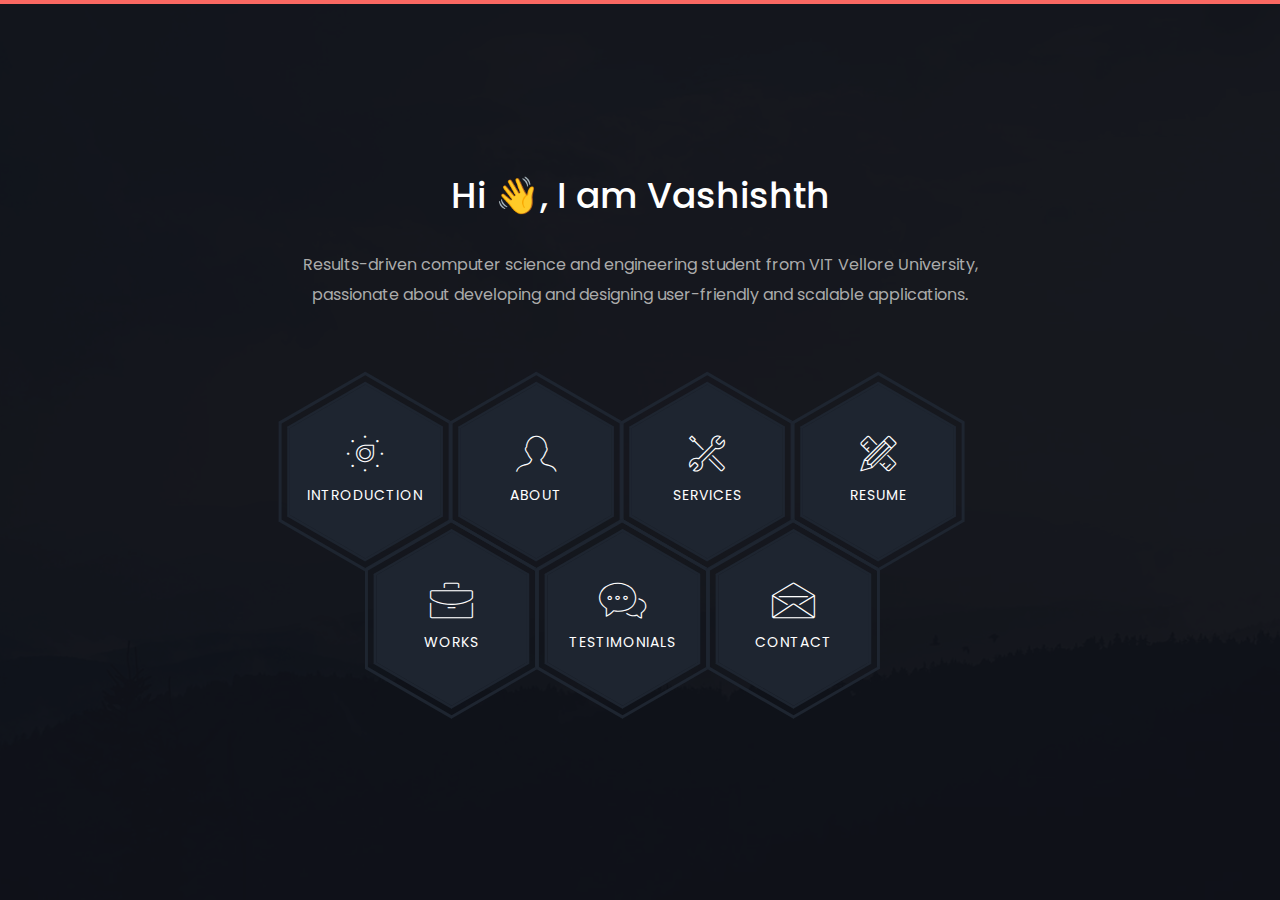
==== commit 640e9ae0: "updated" ====
--- a/index.html
+++ b/index.html
@@ -15,7 +15,9 @@
         <!-- ================================
         CSS Files
         ================================= -->
-        <link href="https://fonts.googleapis.com/css?family=Libre+Baskerville:400,400i|Open+Sans:400,600,700,800" rel="stylesheet">
+        <link rel="preconnect" href="https://fonts.googleapis.com">
+        <link rel="preconnect" href="https://fonts.gstatic.com" crossorigin>
+        <link href="https://fonts.googleapis.com/css2?family=Poppins:wght@300&display=swap" rel="stylesheet">
         <link rel="stylesheet" href="css/themefisher-fonts.min.css">
         <link rel="stylesheet" href="css/owl.carousel.min.css">
         <link rel="stylesheet" href="css/bootstrap.min.css">
@@ -44,7 +46,7 @@
                             <div class="col-xs-12 col-md-offset-1 col-md-10 col-lg-offset-2 col-lg-8">
                                 <div class="page-title home text-center">
                                     <h1>Hi 👋, I am Vashishth</h1><br>
-                                    <p>Results-driven computer science student from VIT  Vellore University, passionate about developing user-friendly applications.</p>
+                                    <p>Results-driven computer science and engineering student from VIT Vellore University, passionate about developing and designing user-friendly and scalable applications.</p>
                                 </div>
 
                                 <div class="hexagon-menu clear">
@@ -64,7 +66,7 @@
                                                 <span class="icon">
                                                     <i class="tf-dial"></i>
                                                 </span>
-                                                <span class="title">Welcome</span>
+                                                <span class="title">Introduction</span>
                                             </span>
                                             <svg viewbox="0 0 173.20508075688772 200" height="200" width="174" version="1.1" xmlns="http://www.w3.org/2000/svg"><path d="M86.60254037844386 0L173.20508075688772 50L173.20508075688772 150L86.60254037844386 200L0 150L0 50Z" fill="#1e2530"></path></svg>
                                         </a>
--- a/css/main.css
+++ b/css/main.css
@@ -2,8 +2,8 @@
 	Base Styles
 -------------------------------------------------*/
 body {
-  font-family: "Libre Baskerville", serif;
-  font-weight: 400;
+  font-family: 'Poppins', sans-serif;
+  font-style: extra-dark;
   font-size: 16px;
   line-height: 30px;
   color: #ababab;
@@ -25,7 +25,7 @@
 h1, h2, h3,
 h4, h5, h6 {
   color: #1e2530;
-  font-family: "Open Sans", sans-serif;
+  font-family: "Poppins", sans-serif;
   margin: 0;
   line-height: 1.3;
 }
@@ -97,7 +97,7 @@
 .btn-primary {
   background-color: #FA6862;
   border: 0;
-  font-family: "Open Sans", sans-serif;
+  font-family: "Poppins", sans-serif;
   font-weight: 700;
   height: 48px;
   line-height: 50px;
@@ -345,7 +345,7 @@
   right: 0;
 }
 .page-nav span {
-  font-family: "Open Sans", sans-serif;
+  font-family: "Poppins", sans-serif;
   font-size: 14px;
   font-weight: 500;
   line-height: 0.9;
@@ -531,7 +531,7 @@
 }
 .hex-content .title {
   display: block;
-  font-family: "Open Sans", sans-serif;
+  font-family: "Poppins", sans-serif;
   font-size: 14px;
   letter-spacing: 1px;
   line-height: 24px;
@@ -594,13 +594,12 @@
 }
 .about-author .author-desc p {
   color: #1e2530;
-  font-family: "Open Sans", sans-serif;
+  font-family: "Poppins", sans-serif;
   letter-spacing: 1px;
   margin-bottom: 4px;
-  text-transform: uppercase;
 }
 .about-author .author-desc b {
-  font-family: "Open Sans", sans-serif;
+  font-family: "Poppins", sans-serif;
 }
 
 .progress {
@@ -621,7 +620,7 @@
 }
 .progress > div {
   color: #fff;
-  font-family: "Open Sans", sans-serif;
+  font-family: "Poppins", sans-serif;
   font-size: 12px;
   letter-spacing: 1px;
 }
@@ -674,7 +673,7 @@
 }
 
 .works-item {
-  font-family: "Open Sans", sans-serif;
+  font-family: "Poppins", sans-serif;
   margin-bottom: 30px;
   position: relative;
 }
@@ -775,7 +774,7 @@
 
 .history-item {
   display: table;
-  font-family: "Open Sans", sans-serif;
+  font-family: "Poppins", sans-serif;
   padding-left: 32px;
   margin-bottom: 20px;
   width: 100%;
@@ -938,14 +937,14 @@
   padding: 27px 30px 29px 142px;
 }
 .testimonials figcaption {
-  font-family: "Open Sans", sans-serif;
+  font-family: "Poppins", sans-serif;
   font-size: 16px;
   font-weight: 700;
   padding-top: 15px;
   text-align: center;
 }
 .testimonials h4 {
-  font-family: "Open Sans", sans-serif;
+  font-family: "Poppins", sans-serif;
   font-weight: 700;
 }
 .testimonials span {
@@ -1186,7 +1185,7 @@
   height: 48px;
   padding-left: 70px;
   width: 100%;
-  font-family: "Open Sans", sans-serif;
+  font-family: "Poppins", sans-serif;
 }
 .contact-form .form-control:focus {
   box-shadow: none;
@@ -1340,7 +1339,7 @@
 }
 
 .pattern-options li {
-  font-family: "Roboto", sans-serif;
+  font-family: "Poppins", sans-serif;
   border: 1px solid #cccccc;
   cursor: pointer;
   float: left;
@@ -1514,6 +1513,7 @@
   }
   .about-author .author-desc b {
     display: block;
+    font-family: 'Poppins';
   }
   .about-author + p {
     margin-bottom: 50px;
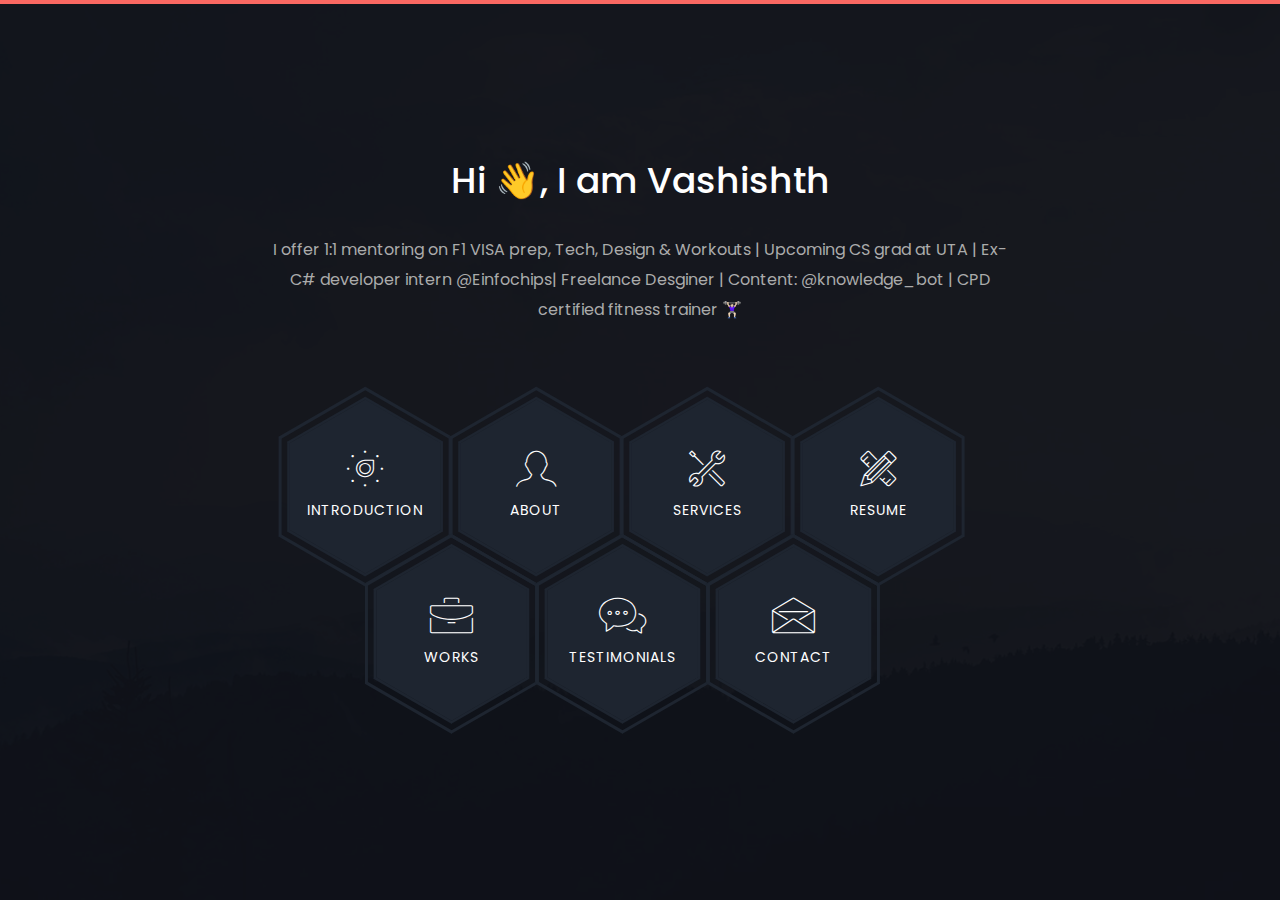
==== commit bbfc6f36: "updated" ====
--- a/index.html
+++ b/index.html
@@ -46,7 +46,7 @@
                             <div class="col-xs-12 col-md-offset-1 col-md-10 col-lg-offset-2 col-lg-8">
                                 <div class="page-title home text-center">
                                     <h1>Hi 👋, I am Vashishth</h1><br>
-                                    <p>Results-driven computer science and engineering student from VIT Vellore University, passionate about developing and designing user-friendly and scalable applications.</p>
+                                    <p>I offer 1:1 mentoring on F1 VISA prep, Tech, Design & Workouts | Upcoming CS grad at UTA | Ex-C# developer intern @Einfochips| Freelance Desginer | Content: @knowledge_bot | CPD certified fitness trainer 🏋🏻‍♀️</p>
                                 </div>
 
                                 <div class="hexagon-menu clear">
@@ -124,7 +124,7 @@
                                             <div></div>
                                             <div></div>
                                         </div>
-                                        <a href="resume.html" class="hex-content">
+                                        <a href="https://docs.google.com/document/u/0/" class="hex-content">
                                             <span class="hex-content-inner">
                                                 <span class="icon">
                                                     <i class="tf-tools"></i>
--- a/css/main.css
+++ b/css/main.css
@@ -1,6 +1,3 @@
-/*------------------------------------------------
-	Base Styles
--------------------------------------------------*/
 body {
   font-family: 'Poppins', sans-serif;
   font-style: extra-dark;
@@ -50,9 +47,6 @@
   color: #fff;
 }
 
-/*
- *  Reset bootstrap's default style
- */
 .form-control::-webkit-input-placeholder,
 ::-webkit-input-placeholder {
   opacity: 1;
@@ -114,9 +108,6 @@
   padding: 7px;
 }
 
-/*
- *  CSS Helper Class
- */
 .clear:before, .clear:after {
   content: " ";
   display: table;
@@ -189,7 +180,7 @@
 }
 
 .nicescroll-cursors {
-  background: #FA6862 !important;
+  background: #FA6862;
 }
 
 .preloader {
@@ -210,7 +201,7 @@
 }
 
 .loading-mask {
-  background-color: #9ee047;
+  background-color: #FA6862;
   height: 100%;
   left: 0;
   position: absolute;
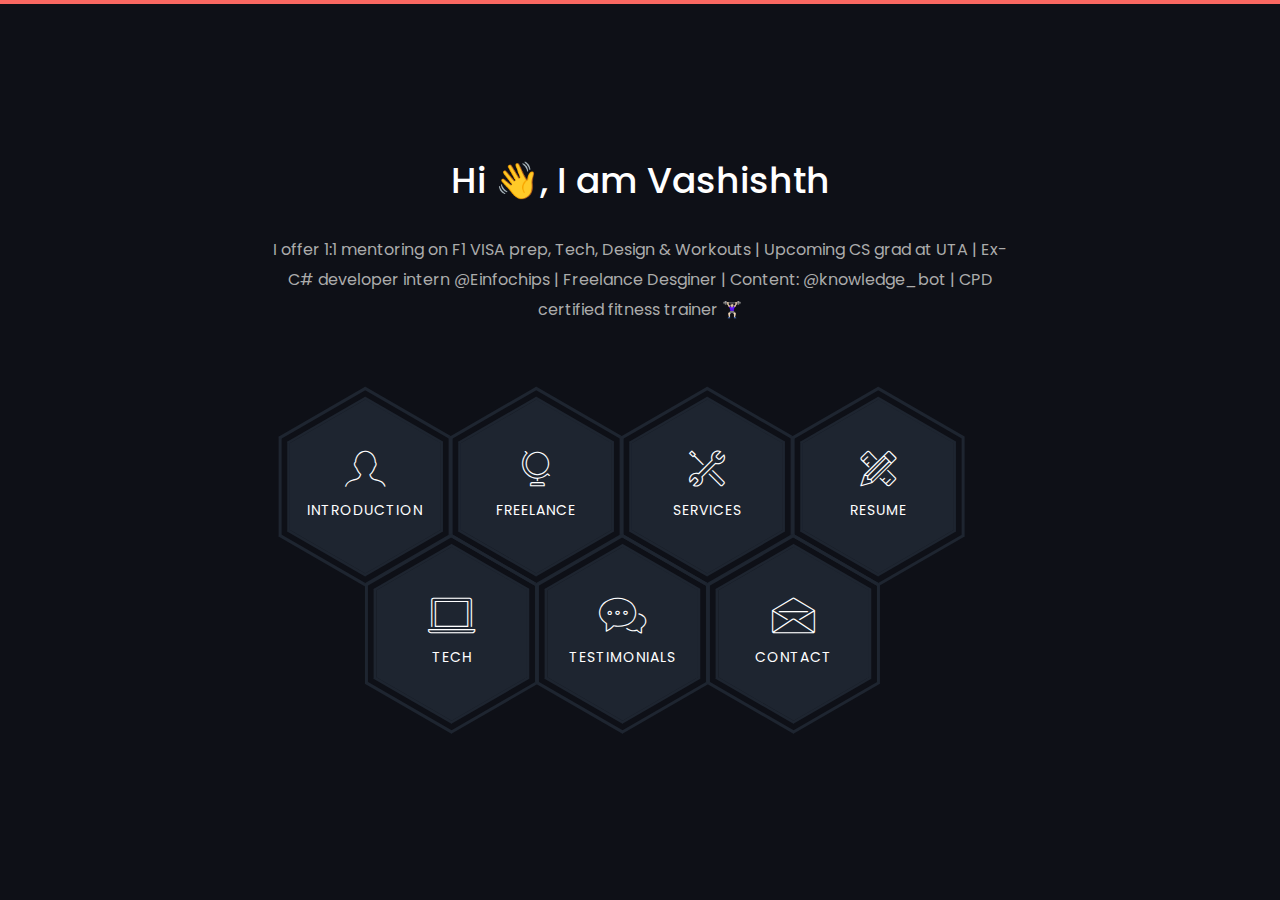
==== commit ced22d03: "updated" ====
--- a/index.html
+++ b/index.html
@@ -38,7 +38,7 @@
 
         <main class="site-wrapper">
             <div class="pt-table">
-                <div class="pt-tablecell page-home relative" style="background-image: url('img/banner.jpg');">
+                <div class="pt-tablecell page-home relative" style="background-color: black;">
                     <div class="overlay"></div>
 
                     <div class="container">
@@ -46,7 +46,7 @@
                             <div class="col-xs-12 col-md-offset-1 col-md-10 col-lg-offset-2 col-lg-8">
                                 <div class="page-title home text-center">
                                     <h1>Hi 👋, I am Vashishth</h1><br>
-                                    <p>I offer 1:1 mentoring on F1 VISA prep, Tech, Design & Workouts | Upcoming CS grad at UTA | Ex-C# developer intern @Einfochips| Freelance Desginer | Content: @knowledge_bot | CPD certified fitness trainer 🏋🏻‍♀️</p>
+                                    <p>I offer 1:1 mentoring on F1 VISA prep, Tech, Design & Workouts | Upcoming CS grad at UTA | Ex-C# developer intern @Einfochips | Freelance Desginer | Content: @knowledge_bot | CPD certified fitness trainer 🏋🏻‍♀️</p>
                                 </div>
 
                                 <div class="hexagon-menu clear">
@@ -61,10 +61,10 @@
                                             <div></div>
                                             <div></div>
                                         </div>
-                                        <a href="welcome.html" class="hex-content">
-                                            <span class="hex-content-inner">
-                                                <span class="icon">
-                                                    <i class="tf-dial"></i>
+                                        <a href="introduction.html" class="hex-content">
+                                            <span class="hex-content-inner">
+                                                <span class="icon">
+                                                    <i class="tf-profile-male"></i>
                                                 </span>
                                                 <span class="title">Introduction</span>
                                             </span>
@@ -82,28 +82,28 @@
                                             <div></div>
                                             <div></div>
                                         </div>
-                                        <a href="about.html" class="hex-content">
-                                            <span class="hex-content-inner">
-                                                <span class="icon">
-                                                    <i class="tf-profile-male"></i>
-                                                </span>
-                                                <span class="title">About</span>
-                                            </span>
-                                            <svg viewbox="0 0 173.20508075688772 200" height="200" width="174" version="1.1" xmlns="http://www.w3.org/2000/svg"><path d="M86.60254037844386 0L173.20508075688772 50L173.20508075688772 150L86.60254037844386 200L0 150L0 50Z" fill="#1e2530"></path></svg>
-                                        </a>
-                                    </div>
-                                    <div class="hexagon-item">
-                                        <div class="hex-item">
-                                            <div></div>
-                                            <div></div>
-                                            <div></div>
-                                        </div>
-                                        <div class="hex-item">
-                                            <div></div>
-                                            <div></div>
-                                            <div></div>
-                                        </div>
-                                        <a href="services.html" class="hex-content">
+                                        <a href="https://www.behance.net/vkgajjar" class="hex-content">
+                                            <span class="hex-content-inner">
+                                                <span class="icon">
+                                                    <i class="tf-globe"></i>
+                                                </span>
+                                                <span class="title">Freelance</span>
+                                            </span>
+                                            <svg viewbox="0 0 173.20508075688772 200" height="200" width="174" version="1.1" xmlns="http://www.w3.org/2000/svg"><path d="M86.60254037844386 0L173.20508075688772 50L173.20508075688772 150L86.60254037844386 200L0 150L0 50Z" fill="#1e2530"></path></svg>
+                                        </a>
+                                    </div>
+                                    <div class="hexagon-item">
+                                        <div class="hex-item">
+                                            <div></div>
+                                            <div></div>
+                                            <div></div>
+                                        </div>
+                                        <div class="hex-item">
+                                            <div></div>
+                                            <div></div>
+                                            <div></div>
+                                        </div>
+                                        <a href="https://topmate.io/vashishth_gajjar" class="hex-content">
                                             <span class="hex-content-inner">
                                                 <span class="icon">
                                                     <i class="tf-tools-2"></i>
@@ -145,12 +145,12 @@
                                             <div></div>
                                             <div></div>
                                         </div>
-                                        <a href="works.html" class="hex-content">
-                                            <span class="hex-content-inner">
-                                                <span class="icon">
-                                                    <i class="tf-briefcase2"></i>
-                                                </span>
-                                                <span class="title">Works</span>
+                                        <a href="tech.html" class="hex-content">
+                                            <span class="hex-content-inner">
+                                                <span class="icon">
+                                                    <i class="tf-laptop"></i>
+                                                </span>
+                                                <span class="title">Tech</span>
                                             </span>
                                             <svg viewbox="0 0 173.20508075688772 200" height="200" width="174" version="1.1" xmlns="http://www.w3.org/2000/svg"><path d="M86.60254037844386 0L173.20508075688772 50L173.20508075688772 150L86.60254037844386 200L0 150L0 50Z" fill="#1e2530"></path></svg>
                                         </a>
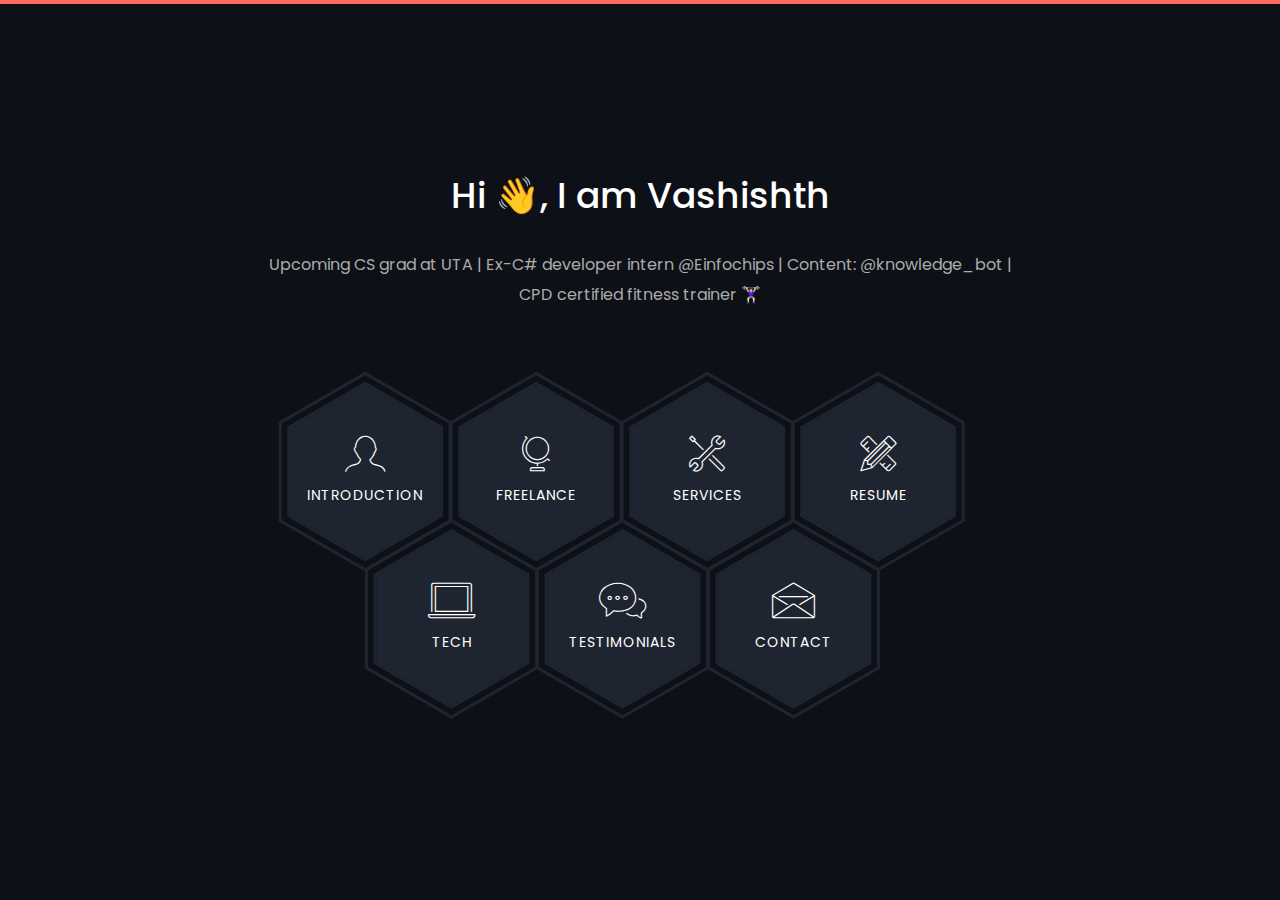
==== commit bd0a6051: "updated" ====
--- a/index.html
+++ b/index.html
@@ -46,7 +46,7 @@
                             <div class="col-xs-12 col-md-offset-1 col-md-10 col-lg-offset-2 col-lg-8">
                                 <div class="page-title home text-center">
                                     <h1>Hi 👋, I am Vashishth</h1><br>
-                                    <p>I offer 1:1 mentoring on F1 VISA prep, Tech, Design & Workouts | Upcoming CS grad at UTA | Ex-C# developer intern @Einfochips | Freelance Desginer | Content: @knowledge_bot | CPD certified fitness trainer 🏋🏻‍♀️</p>
+                                    <p>Upcoming CS grad at UTA | Ex-C# developer intern @Einfochips | Content: @knowledge_bot | CPD certified fitness trainer 🏋🏻‍♀️</p>
                                 </div>
 
                                 <div class="hexagon-menu clear">
@@ -124,7 +124,7 @@
                                             <div></div>
                                             <div></div>
                                         </div>
-                                        <a href="https://docs.google.com/document/u/0/" class="hex-content">
+                                        <a href="https://docs.google.com/document/d/14xZAtm8sTebmCfKiAsVCQ1tCBOaawDpI/edit?usp=sharing&ouid=113734480098343865199&rtpof=true&sd=true" class="hex-content">
                                             <span class="hex-content-inner">
                                                 <span class="icon">
                                                     <i class="tf-tools"></i>
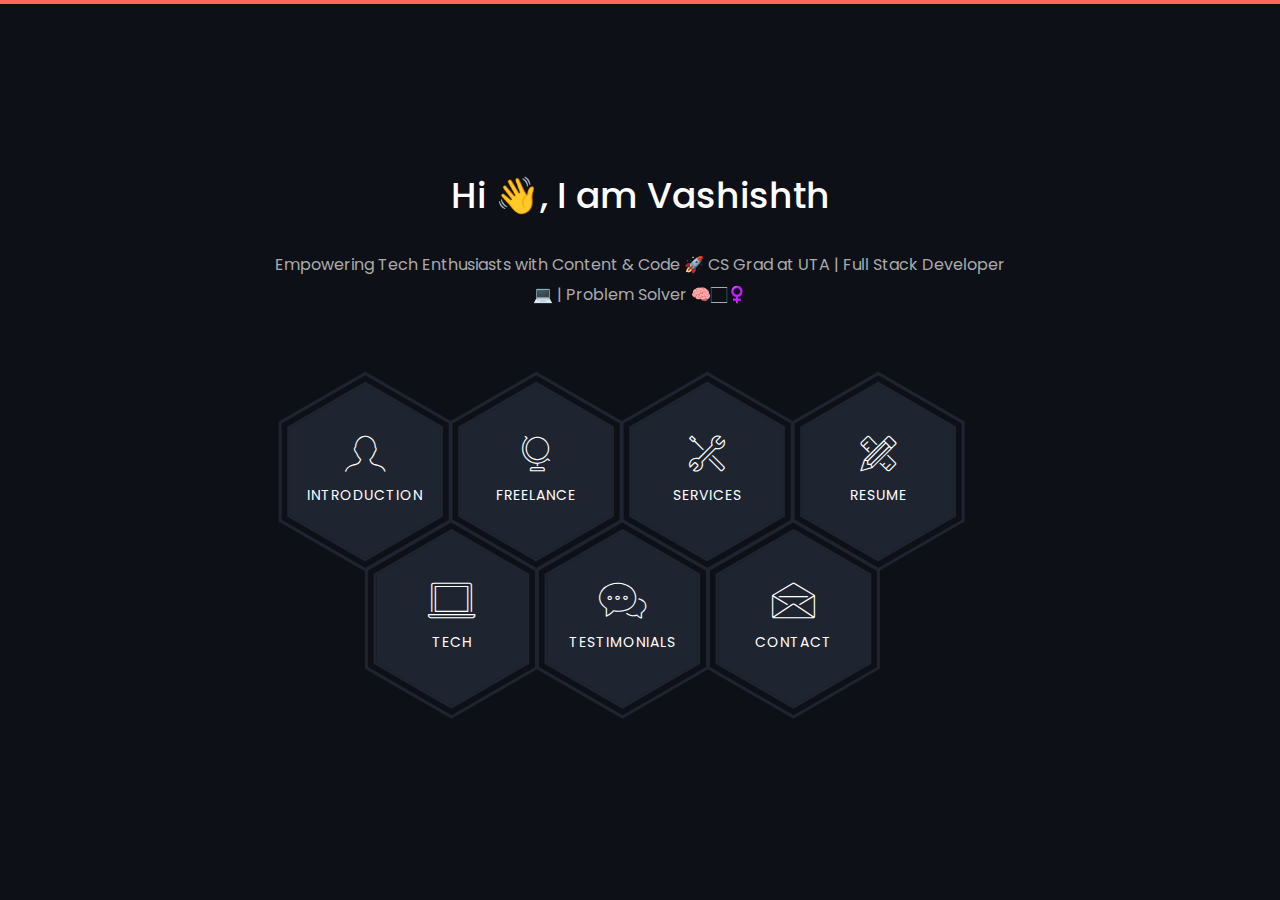
==== commit 918c5987: "updated" ====
--- a/index.html
+++ b/index.html
@@ -46,7 +46,7 @@
                             <div class="col-xs-12 col-md-offset-1 col-md-10 col-lg-offset-2 col-lg-8">
                                 <div class="page-title home text-center">
                                     <h1>Hi 👋, I am Vashishth</h1><br>
-                                    <p>Upcoming CS grad at UTA | Ex-C# developer intern @Einfochips | Content: @knowledge_bot | CPD certified fitness trainer 🏋🏻‍♀️</p>
+                                    <p>Empowering Tech Enthusiasts with Content & Code 🚀 CS Grad at UTA | Full Stack Developer 💻 | Problem Solver 🧠🏻‍♀️</p>
                                 </div>
 
                                 <div class="hexagon-menu clear">
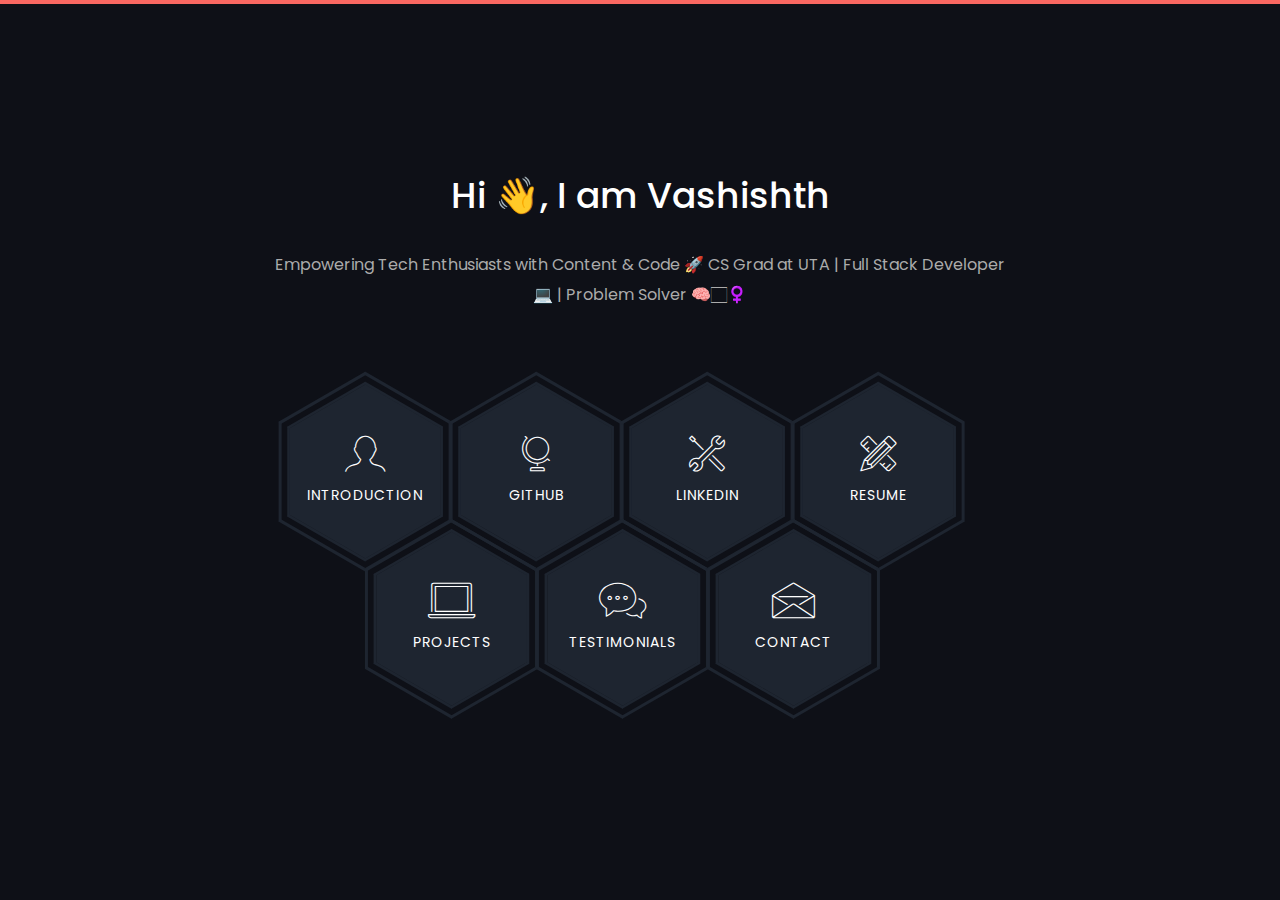
==== commit 52512943: "updated" ====
--- a/index.html
+++ b/index.html
@@ -82,33 +82,33 @@
                                             <div></div>
                                             <div></div>
                                         </div>
-                                        <a href="https://www.behance.net/vkgajjar" class="hex-content">
+                                        <a href="https://github.com/grand-27-master" class="hex-content">
                                             <span class="hex-content-inner">
                                                 <span class="icon">
                                                     <i class="tf-globe"></i>
                                                 </span>
-                                                <span class="title">Freelance</span>
-                                            </span>
-                                            <svg viewbox="0 0 173.20508075688772 200" height="200" width="174" version="1.1" xmlns="http://www.w3.org/2000/svg"><path d="M86.60254037844386 0L173.20508075688772 50L173.20508075688772 150L86.60254037844386 200L0 150L0 50Z" fill="#1e2530"></path></svg>
-                                        </a>
-                                    </div>
-                                    <div class="hexagon-item">
-                                        <div class="hex-item">
-                                            <div></div>
-                                            <div></div>
-                                            <div></div>
-                                        </div>
-                                        <div class="hex-item">
-                                            <div></div>
-                                            <div></div>
-                                            <div></div>
-                                        </div>
-                                        <a href="https://topmate.io/vashishth_gajjar" class="hex-content">
+                                                <span class="title">Github</span>
+                                            </span>
+                                            <svg viewbox="0 0 173.20508075688772 200" height="200" width="174" version="1.1" xmlns="http://www.w3.org/2000/svg"><path d="M86.60254037844386 0L173.20508075688772 50L173.20508075688772 150L86.60254037844386 200L0 150L0 50Z" fill="#1e2530"></path></svg>
+                                        </a>
+                                    </div>
+                                    <div class="hexagon-item">
+                                        <div class="hex-item">
+                                            <div></div>
+                                            <div></div>
+                                            <div></div>
+                                        </div>
+                                        <div class="hex-item">
+                                            <div></div>
+                                            <div></div>
+                                            <div></div>
+                                        </div>
+                                        <a href="https://www.linkedin.com/in/vashishthgajjar2001/" class="hex-content">
                                             <span class="hex-content-inner">
                                                 <span class="icon">
                                                     <i class="tf-tools-2"></i>
                                                 </span>
-                                                <span class="title">Services</span>
+                                                <span class="title">Linkedin</span>
                                             </span>
                                             <svg viewbox="0 0 173.20508075688772 200" height="200" width="174" version="1.1" xmlns="http://www.w3.org/2000/svg"><path d="M86.60254037844386 0L173.20508075688772 50L173.20508075688772 150L86.60254037844386 200L0 150L0 50Z" fill="#1e2530"></path></svg>
                                         </a>    
@@ -150,7 +150,7 @@
                                                 <span class="icon">
                                                     <i class="tf-laptop"></i>
                                                 </span>
-                                                <span class="title">Tech</span>
+                                                <span class="title">Projects</span>
                                             </span>
                                             <svg viewbox="0 0 173.20508075688772 200" height="200" width="174" version="1.1" xmlns="http://www.w3.org/2000/svg"><path d="M86.60254037844386 0L173.20508075688772 50L173.20508075688772 150L86.60254037844386 200L0 150L0 50Z" fill="#1e2530"></path></svg>
                                         </a>
